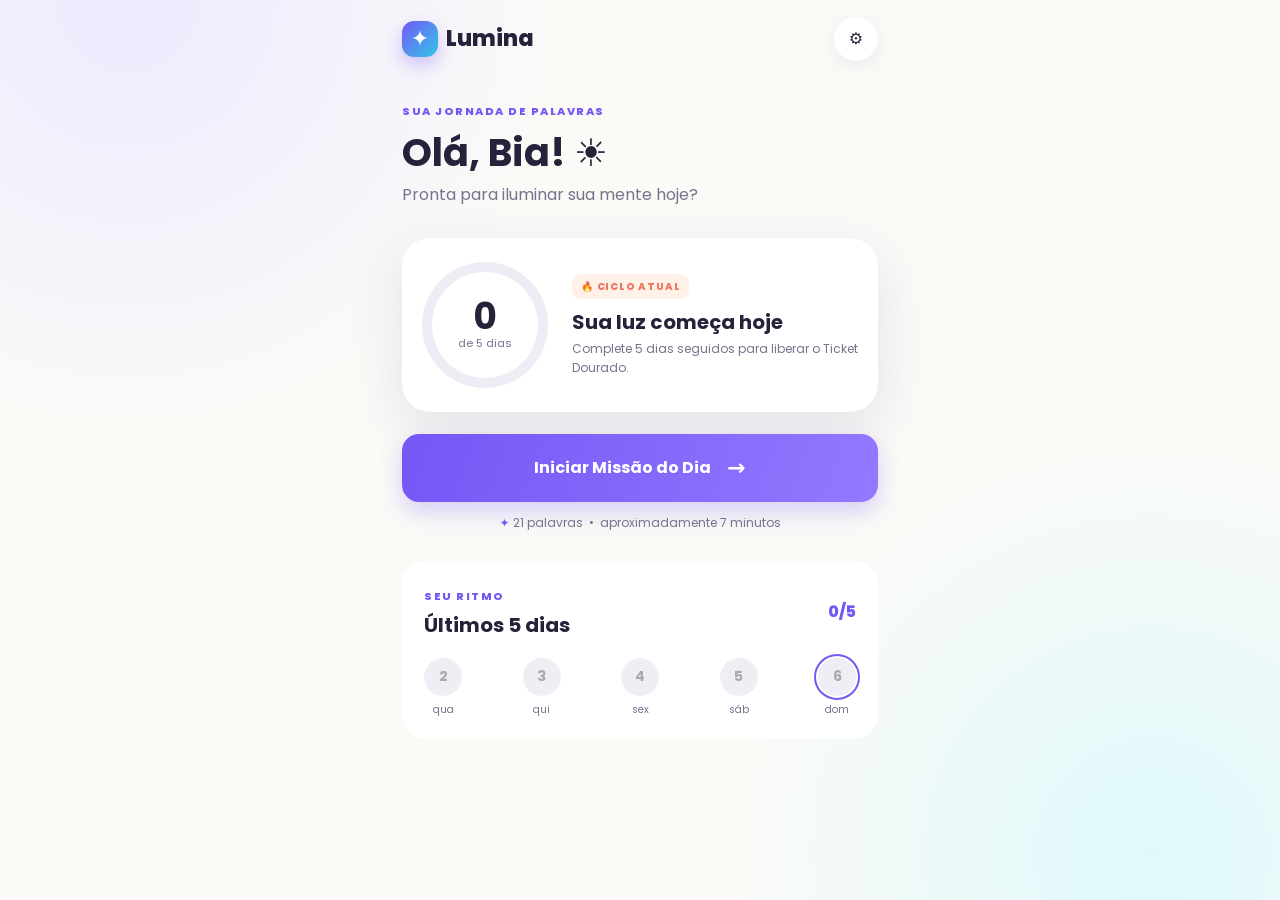
==== Lumina.html @ 6fece6a8 "fix: remover binário incompatível com patch" ====
<!doctype html>
<html lang="pt-BR">
  <head>
    <meta charset="UTF-8" />
    <meta name="viewport" content="width=device-width, initial-scale=1, viewport-fit=cover" />
    <meta name="theme-color" content="#7457f5" />
    <meta name="description" content="Lumina: uma missão diária para iluminar o vocabulário." />
    <link rel="preconnect" href="https://fonts.googleapis.com" />
    <link rel="preconnect" href="https://fonts.gstatic.com" crossorigin />
    <link href="https://fonts.googleapis.com/css2?family=Poppins:wght@400;500;600;700;800&display=swap" rel="stylesheet" />
    <style>
:root{--violet:#7457f5;--cyan:#32c7e8;--mint:#57d8ad;--coral:#ff6b68;--ink:#25223a;--muted:#77738d;--paper:#fbfaf7;--card:#fff;--gold:#f7bd3b;--shadow:0 18px 55px rgba(72,57,120,.13)}
*{box-sizing:border-box}html{min-height:100%;background:var(--paper)}body{margin:0;min-height:100vh;color:var(--ink);font:400 16px/1.55 Poppins,system-ui,sans-serif;background:radial-gradient(circle at 10% 0%,#eee9ff 0,transparent 30%),radial-gradient(circle at 90% 95%,#dff9fb 0,transparent 30%),var(--paper)}button,input{font:inherit}.app-shell{width:min(100%,520px);min-height:100vh;margin:auto;padding:0 22px 32px}.topbar{height:78px;display:flex;align-items:center;justify-content:space-between}.brand{color:var(--ink);text-decoration:none;font-size:22px;font-weight:800}.brand-mark{display:inline-grid;place-items:center;width:36px;height:36px;margin-right:8px;color:white;border-radius:12px;background:linear-gradient(135deg,var(--violet),var(--cyan));box-shadow:0 8px 18px #7457f555}.icon-button{border:0;background:#fff;color:var(--ink);width:44px;height:44px;border-radius:50%;cursor:pointer;box-shadow:0 5px 18px #51487916}.screen{display:none}.screen.active{display:block;animation:enter .4s ease}@keyframes enter{from{opacity:0;transform:translateY(8px)}}.welcome-copy{margin-top:20px}.eyebrow{font-size:11px;font-weight:800;letter-spacing:1.5px;color:var(--violet)}h1,h2,p{margin-top:0}h1{font-size:clamp(28px,8vw,38px);line-height:1.17;margin:8px 0}h2{font-size:20px;line-height:1.3}.welcome-copy p,.streak-card p{color:var(--muted)}.streak-card{display:grid;grid-template-columns:130px 1fr;gap:20px;align-items:center;background:#fff;margin:30px 0 22px;padding:24px 20px;border-radius:28px;box-shadow:var(--shadow)}.progress-ring{--progress:0deg;width:126px;height:126px;padding:10px;border-radius:50%;background:conic-gradient(var(--violet) var(--progress),#eeecf4 0)}.progress-center{height:100%;display:flex;flex-direction:column;align-items:center;justify-content:center;border-radius:50%;background:#fff}.progress-center strong{font-size:36px;line-height:1}.progress-center span{font-size:11px;color:var(--muted)}.status-pill{display:inline-block;color:#ed765e;background:#fff0e8;padding:5px 9px;border-radius:9px;font-size:10px;font-weight:800;letter-spacing:.8px}.streak-card h2{margin:10px 0 5px}.streak-card p{font-size:12px;margin:0}.primary-button,.gold-button{width:100%;border:0;border-radius:17px;padding:17px 20px;color:white;background:linear-gradient(110deg,var(--violet),#9378ff);font-weight:700;display:flex;align-items:center;justify-content:center;gap:16px;cursor:pointer;box-shadow:0 10px 25px #7457f544}.primary-button b{font-size:22px}.primary-button:disabled{background:#bbb;box-shadow:none}.mission-meta{text-align:center;color:var(--muted);font-size:12px;margin:12px 0 28px}.mission-meta span{color:var(--violet)}.week-card{background:#fff;padding:22px;border-radius:24px}.section-heading{display:flex;justify-content:space-between;align-items:center}.section-heading h2{margin:4px 0}.section-heading>span{color:var(--violet);font-weight:800}.day-row{display:flex;justify-content:space-between;margin-top:16px}.day{display:grid;gap:6px;text-align:center;color:var(--muted);font-size:10px}.day b{display:grid;place-items:center;width:38px;height:38px;border-radius:50%;background:#f0eef5;color:#aaa;font-size:14px}.day.success b{background:#e4fbf2;color:#27ad7e}.day.today b{outline:2px solid var(--violet);outline-offset:2px}.study{min-height:calc(100vh - 90px)}.study-header{display:flex;gap:16px;align-items:center}.session-progress{flex:1}.session-progress>div:first-child{display:flex;justify-content:space-between;font-size:11px}.session-progress span{font-weight:700;color:var(--muted)}.progress-track{height:7px;background:#e9e6ef;border-radius:9px;margin-top:8px;overflow:hidden}.progress-track span{display:block;height:100%;width:0;background:linear-gradient(90deg,var(--violet),var(--cyan));transition:width .3s}.tap-hint{text-align:center;color:var(--muted);font-size:12px;margin:28px 0 14px}.flashcard{display:block;position:relative;width:100%;height:min(50vh,410px);border:0;background:transparent;transform-style:preserve-3d;transition:transform .55s;cursor:pointer;padding:0}.flashcard.flipped{transform:rotateY(180deg)}.card-face{position:absolute;inset:0;display:flex;flex-direction:column;align-items:center;justify-content:center;padding:34px;border-radius:28px;background:white;box-shadow:var(--shadow);backface-visibility:hidden;-webkit-backface-visibility:hidden}.card-front:after{content:"";position:absolute;inset:13px;border:1px solid #eeeafc;border-radius:21px}.card-front .sparkle{font-size:28px;color:var(--violet);margin-bottom:22px}.card-front strong{font-size:clamp(28px,9vw,42px);z-index:1}.card-front small{margin-top:22px;color:#aaa;font-size:10px;font-weight:700;letter-spacing:1.3px;z-index:1}.card-back{transform:rotateY(180deg);text-align:center}.card-back strong{font-size:26px;margin:8px}.card-back p{font-size:16px}.synonyms{color:var(--violet);font-weight:700;font-size:13px}.rating-panel{opacity:0;pointer-events:none;transition:opacity .3s;margin-top:18px;text-align:center}.rating-panel.visible{opacity:1;pointer-events:auto}.rating-panel>p{font-size:12px;color:var(--muted);margin-bottom:8px}.rating-buttons{display:grid;grid-template-columns:repeat(3,1fr);gap:10px}.rating{border:0;border-radius:16px;background:white;padding:12px 4px;box-shadow:0 6px 18px #4e426214;cursor:pointer}.rating b{display:grid;place-items:center;margin:auto;width:32px;height:32px;border-radius:50%;font-size:20px}.rating span{font-size:11px;font-weight:700}.wrong b{color:var(--coral);background:#fff0ef}.hard b{color:#dc9d24;background:#fff7de}.easy b{color:#27aa7d;background:#e6fbf3}.result,.reward{text-align:center;padding-top:16vh}.result-icon{display:grid;place-items:center;margin:0 auto 20px;width:95px;height:95px;border-radius:30px;background:linear-gradient(135deg,#eee9ff,#dcfaff);color:var(--violet);font-size:42px;transform:rotate(5deg)}.result>p{color:var(--muted)}.result-score{display:flex;flex-direction:column;background:#fff;border-radius:22px;padding:22px;margin:28px 0}.result-score strong{font-size:38px;color:var(--violet)}.result-score span{font-size:12px;color:var(--muted)}.gold-ticket{position:relative;background:linear-gradient(145deg,#fffdf4,#fff2b8);border:2px solid #f2ca62;border-radius:28px;padding:42px 25px;box-shadow:0 20px 60px #c9973044}.ticket-star{display:grid;place-items:center;margin:0 auto 20px;width:80px;height:80px;color:#fff;font-size:38px;border-radius:50%;background:linear-gradient(145deg,#ffd969,#e9a724);box-shadow:0 8px 25px #d89f3c66}.gold-ticket .eyebrow{color:#ad7918}.gold-ticket p{color:#786432}.gold-button{background:linear-gradient(110deg,#e0a62a,#f4c95b);color:#4d3810;box-shadow:0 10px 25px #d6a42b44}.confetti i{position:fixed;top:-20px;width:9px;height:18px;background:var(--c);left:var(--x);animation:fall var(--d) linear var(--delay) infinite;transform:rotate(var(--r))}@keyframes fall{to{transform:translateY(110vh) rotate(720deg)}}dialog{border:0;padding:0;background:transparent;max-width:calc(100% - 30px);width:430px}dialog::backdrop{background:#201b36aa;backdrop-filter:blur(4px)}.modal-card{position:relative;background:white;border-radius:26px;padding:30px;box-shadow:var(--shadow)}.modal-close{position:absolute;right:18px;top:16px;border:0;background:transparent;font-size:18px;cursor:pointer}.modal-card h2{font-size:24px;margin:5px 0 20px}.modal-card label{display:grid;gap:7px;margin:15px 0;color:var(--muted);font-size:12px;font-weight:600}.modal-card input{width:100%;border:1px solid #dedbe7;border-radius:13px;padding:13px;outline:0}.modal-card input:focus{border-color:var(--violet);box-shadow:0 0 0 3px #7457f522}.compact{margin-top:22px;padding:13px}.text-button{width:100%;border:0;background:transparent;color:var(--coral);margin-top:14px;font-size:12px;cursor:pointer}.pin-input{text-align:center;font-size:28px;letter-spacing:12px}.form-error{min-height:20px;color:var(--coral);font-size:12px}.toast{position:fixed;left:50%;bottom:24px;transform:translate(-50%,30px);background:#29253c;color:white;border-radius:12px;padding:11px 18px;font-size:12px;opacity:0;pointer-events:none;transition:.3s}.toast.show{opacity:1;transform:translate(-50%,0)}
@media(max-width:390px){.app-shell{padding-inline:16px}.streak-card{grid-template-columns:110px 1fr;padding:20px 15px}.progress-ring{width:105px;height:105px}.card-face{padding:24px}.topbar{height:65px}.rating span{font-size:10px}}
@media(prefers-reduced-motion:reduce){*,*:before,*:after{animation-duration:.01ms!important;transition-duration:.01ms!important}.confetti{display:none}}

    </style>
    <title>Lumina</title>
  </head>
  <body>
    <div class="app-shell">
      <header class="topbar">
        <a class="brand" href="#" aria-label="Lumina — início"><span class="brand-mark">✦</span>Lumina</a>
        <button class="icon-button" id="settingsButton" aria-label="Abrir configurações">⚙</button>
      </header>

      <main>
        <section id="dashboardScreen" class="screen dashboard active" aria-labelledby="welcomeTitle">
          <div class="welcome-copy">
            <span class="eyebrow">SUA JORNADA DE PALAVRAS</span>
            <h1 id="welcomeTitle">Olá, Bia! <span>☀️</span></h1>
            <p>Pronta para iluminar sua mente hoje?</p>
          </div>

          <div class="streak-card">
            <div class="progress-ring" id="progressRing" role="img" aria-label="0 de 5 dias concluídos">
              <div class="progress-center"><strong id="streakNumber">0</strong><span>de 5 dias</span></div>
            </div>
            <div>
              <span class="status-pill">🔥 CICLO ATUAL</span>
              <h2 id="streakMessage">Sua luz começa hoje</h2>
              <p id="streakHint">Complete 5 dias seguidos para liberar o Ticket Dourado.</p>
            </div>
          </div>

          <button class="primary-button" id="startButton"><span>Iniciar Missão do Dia</span><b>→</b></button>
          <p class="mission-meta"><span>✦</span> 21 palavras &nbsp;•&nbsp; aproximadamente 7 minutos</p>

          <div class="week-card">
            <div class="section-heading"><div><span class="eyebrow">SEU RITMO</span><h2>Últimos 5 dias</h2></div><span id="weekScore">0/5</span></div>
            <div class="day-row" id="dayRow"></div>
          </div>
        </section>

        <section id="studyScreen" class="screen study" aria-labelledby="studyWord">
          <div class="study-header">
            <button class="icon-button" id="closeStudy" aria-label="Sair da missão">✕</button>
            <div class="session-progress"><div><span>MISSÃO DE HOJE</span><strong id="cardCount">1 de 21</strong></div><div class="progress-track"><span id="sessionProgress"></span></div></div>
            <button class="icon-button" id="speakButton" aria-label="Ouvir palavra">🔊</button>
          </div>

          <p class="tap-hint" id="tapHint">Toque na carta para revelar</p>
          <button class="flashcard" id="flashcard" aria-label="Virar carta">
            <span class="card-face card-front"><span class="sparkle">✦</span><strong id="studyWord">Palavra</strong><small>TOQUE PARA DESCOBRIR</small></span>
            <span class="card-face card-back"><span class="eyebrow">SIGNIFICADO</span><strong id="cardWord">Palavra</strong><p id="definition"></p><span class="eyebrow">PALAVRAS PARECIDAS</span><span class="synonyms" id="synonyms"></span></span>
          </button>

          <div class="rating-panel" id="ratingPanel" aria-hidden="true">
            <p>Como foi lembrar dessa palavra?</p>
            <div class="rating-buttons">
              <button data-rating="wrong" class="rating wrong"><b>×</b><span>Errei</span></button>
              <button data-rating="hard" class="rating hard"><b>~</b><span>Pensei muito</span></button>
              <button data-rating="easy" class="rating easy"><b>✓</b><span>Foi fácil</span></button>
            </div>
          </div>
        </section>

        <section id="resultScreen" class="screen result" aria-labelledby="resultTitle">
          <div class="result-icon" id="resultIcon">✦</div>
          <span class="eyebrow">MISSÃO CONCLUÍDA</span>
          <h1 id="resultTitle">Mandou muito bem!</h1>
          <p id="resultCopy"></p>
          <div class="result-score"><strong id="easyScore">0</strong><span>palavras fáceis de 21</span></div>
          <button class="primary-button" id="finishButton"><span>Voltar ao início</span><b>→</b></button>
        </section>

        <section id="rewardScreen" class="screen reward" aria-labelledby="rewardTitle">
          <div class="confetti" id="confetti" aria-hidden="true"></div>
          <div class="gold-ticket">
            <span class="ticket-star">★</span><span class="eyebrow">TICKET DOURADO</span>
            <h1 id="rewardTitle">Você desbloqueou a Recompensa!</h1>
            <p>Leve o celular até o Master para validação.</p>
            <button class="gold-button" id="validateButton">Validar com o Master</button>
          </div>
        </section>
      </main>
    </div>

    <dialog id="settingsDialog">
      <form method="dialog" class="modal-card" id="settingsForm">
        <button class="modal-close" value="cancel" aria-label="Fechar">✕</button>
        <span class="eyebrow">CONFIGURAÇÕES</span><h2>Personalizar Lumina</h2>
        <label>Nome da estudante<input id="studentName" maxlength="20" autocomplete="off" /></label>
        <label>PIN do Master<input id="masterPin" type="password" inputmode="numeric" pattern="[0-9]{4}" maxlength="4" placeholder="4 dígitos" /></label>
        <button class="primary-button compact" value="save">Salvar</button>
        <button class="text-button" type="button" id="resetData">Reiniciar todo o progresso</button>
      </form>
    </dialog>

    <dialog id="pinDialog">
      <form method="dialog" class="modal-card" id="pinForm">
        <button class="modal-close" value="cancel" aria-label="Fechar">✕</button>
        <span class="eyebrow">ÁREA DO MASTER</span><h2>Validar recompensa</h2>
        <p>Digite o PIN de 4 dígitos para encerrar este ciclo.</p>
        <input id="pinAttempt" class="pin-input" type="password" inputmode="numeric" pattern="[0-9]{4}" maxlength="4" aria-label="PIN do Master" required />
        <p class="form-error" id="pinError" role="alert"></p>
        <button class="gold-button" value="validate">Entregar prêmio e iniciar novo ciclo</button>
      </form>
    </dialog>

    <div class="toast" id="toast" role="status" aria-live="polite"></div>
    <script>
const WORD_NAMES = `Abundância,Acolhedor,Alarde,Alheio,Alicerce,Aliado,Altruísta,Ameaçador,Âmago,Angústia,Ansiedade,Antecipar,Apatia,Apogeu,Aprimorar,Árduo,Arrogância,Assertividade,Astúcia,Audaz,Auge,Autêntico,Autonomia,Autossabotagem,Avassalador,Banal,Benevolente,Bizarro,Bravura,Brilhante,Brusco,Cativante,Cauteloso,Célebre,Cético,Cínico,Clareza,Clichê,Coerente,Coincidência,Colossal,Comovente,Compaixão,Complacente,Compreensão,Conceder,Conciso,Conflito,Consequência,Constante,Contagioso,Contraditório,Contundente,Convicção,Corrupto,Crucial,Cúmplice,Curiosidade,Decepcionante,Decisivo,Dedicação,Definitivo,Delicado,Desafiador,Desapego,Desastroso,Desconfiança,Desconforto,Desespero,Deslumbrante,Desolador,Desprezo,Destemido,Destreza,Devoção,Dilema,Dinâmico,Drástico,Efêmero,Eficaz,Eloquente,Empatia,Empenho,Engenhoso,Enigma,Enigmático,Entusiasmo,Envolvente,Equivalente,Esclarecer,Essencial,Espontâneo,Estratégia,Euforia,Evidente,Exausto,Excepcional,Excêntrico,Êxito,Expectativa,Extraordinário,Fascinante,Fictício,Fiel,Foco,Forasteiro,Formidável,Frágil,Frenético,Frustrado,Fugaz,Furioso,Fútil,Genuíno,Gentil,Gesto,Grandioso,Gratidão,Hábito,Harmonia,Heroico,Hesitar,Hipócrita,Hipótese,Honra,Hostil,Humor,Identidade,Idôneo,Ilusão,Imediato,Imenso,Iminente,Impacto,Imparável,Imparcial,Impecável,Imperceptível,Implacável,Imponente,Imprescindível,Imprudente,Impulsivo,Ímpeto,Inabalável,Inacreditável,Incalculável,Incessante,Inconsciente,Indeciso,Indiferente,Indispensável,Inédito,Inerente,Inesperado,Inevitável,Infame,Influência,Injustiça,Inocente,Inovador,Inspirador,Instinto,Íntegro,Intenso,Intolerante,Intrépido,Intrincado,Intrigante,Introspecção,Intuição,Inusitado,Inventivo,Invisível,Irônico,Irreversível,Jornada,Jovial,Julgamento,Lealdade,Legado,Lógica,Lúcido,Lúdico,Magnânimo,Majestoso,Mágoa,Maravilhoso,Medíocre,Melancólico,Memorável,Mérito,Meticuloso,Minucioso,Misterioso,Monumental,Motivação,Nocivo,Nostalgia,Notável,Nuança,Obcecado,Obscuro,Obsoleto,Obstáculo,Oculto,Ofegante,Oportuno,Opressivo,Orgulho,Original,Otimista,Otimizar,Ousadia,Pacato,Pânico,Patético,Peculiar,Perene,Perspicaz,Persuasivo,Péssimo,Pioneiro,Plácido,Plausível,Polêmico,Ponderar,Poupar,Pragmático,Precioso,Preconceito,Prepotente,Previsível,Privilégio,Proatividade,Procrastinação,Propício,Propósito,Provisório,Radical,Rancor,Rebelde,Receio,Recíproco,Reconhecimento,Redenção,Reflexão,Relevante,Relutante,Repentino,Resiliência,Respeito,Ressalva,Retaliar,Revelação,Rigidez,Rigoroso,Romper,Sagaz,Sarcasmo,Satisfação,Selvagem,Sensato,Sereno,Significativo,Sincero,Solene,Sombrio,Sublime,Substituir,Sufocante,Sugestão,Supérfluo,Superficial,Supremo,Suspeito,Sussurro,Sutil,Tangível,Tenaz,Tensão,Terrível,Tolerante,Traição,Transformação,Trágico,Triunfo,Trivial,Unânime,Vazio,Verossímil,Versátil,Vigente,Vigoroso,Vingança,Virtude,Visão,Vislumbre,Vívido,Zelo`.split(",");

const DEFINITIONS = {
  "Abundância":["Grande quantidade; existência além do necessário.","fartura, riqueza, profusão"],"Acolhedor":["Que recebe com carinho e faz alguém se sentir bem.","hospitaleiro, afetuoso, receptivo"],"Alarde":["Divulgação ruidosa ou exagerada de alguma coisa.","ostentação, anúncio, rumor"],"Alheio":["Que não participa ou não percebe o que acontece.","distante, desatento, estranho"],"Alicerce":["Base que sustenta uma construção ou uma ideia.","fundamento, base, sustentação"],"Aliado":["Quem se une a outro em favor de um objetivo.","parceiro, companheiro, apoiador"],"Altruísta":["Que age pensando no bem de outras pessoas.","generoso, solidário, abnegado"],"Âmago":["Parte mais profunda ou essencial de algo.","essência, núcleo, íntimo"],"Apatia":["Falta de interesse, emoção ou disposição.","indiferença, desânimo, passividade"],"Apogeu":["Ponto mais alto de desenvolvimento ou sucesso.","auge, ápice, culminância"],"Aprimorar":["Tornar algo melhor ou mais perfeito.","aperfeiçoar, melhorar, refinar"],"Árduo":["Que exige muito esforço para ser realizado.","difícil, trabalhoso, penoso"],"Assertividade":["Capacidade de se expressar com clareza e respeito.","firmeza, objetividade, segurança"],"Astúcia":["Habilidade de perceber e resolver situações com esperteza.","sagacidade, esperteza, perspicácia"],"Audaz":["Que enfrenta riscos com coragem.","ousado, valente, destemido"],"Autêntico":["Que é verdadeiro e fiel à própria natureza.","genuíno, legítimo, verdadeiro"],"Autonomia":["Capacidade de agir e decidir por conta própria.","independência, liberdade, autogoverno"],"Banal":["Comum e sem originalidade ou importância.","trivial, corriqueiro, vulgar"],"Benevolente":["Que demonstra bondade e boa vontade.","bondoso, generoso, indulgente"],"Bravura":["Coragem diante do perigo ou da dificuldade.","valentia, heroísmo, ousadia"],"Cativante":["Que encanta e prende a atenção.","encantador, atraente, envolvente"],"Cauteloso":["Que age com cuidado para evitar riscos.","prudente, precavido, cuidadoso"],"Cético":["Que tende a duvidar antes de acreditar.","descrente, desconfiado, questionador"],"Clareza":["Qualidade do que é fácil de compreender.","nitidez, lucidez, transparência"],"Coerente":["Que apresenta lógica e harmonia entre suas partes.","lógico, consistente, compatível"],"Compaixão":["Sensibilidade ao sofrimento alheio e desejo de ajudar.","empatia, piedade, solidariedade"],"Conciso":["Que expressa muito usando poucas palavras.","breve, sucinto, resumido"],"Convicção":["Certeza firme a respeito de uma ideia.","certeza, crença, confiança"],"Crucial":["Extremamente importante para um resultado.","essencial, decisivo, fundamental"],"Curiosidade":["Desejo de conhecer, descobrir ou compreender.","interesse, investigação, vontade"],"Dedicação":["Empenho constante aplicado a uma atividade.","esforço, devoção, compromisso"],"Desapego":["Capacidade de abrir mão sem dependência excessiva.","desprendimento, renúncia, liberdade"],"Destemido":["Que não se deixa dominar pelo medo.","corajoso, intrépido, valente"],"Destreza":["Habilidade e agilidade para realizar algo.","perícia, habilidade, agilidade"],"Dilema":["Situação que exige escolher entre alternativas difíceis.","impasse, dúvida, escolha"],"Dinâmico":["Que apresenta movimento, energia ou mudanças.","ativo, ágil, enérgico"],"Efêmero":["Que dura por pouco tempo.","breve, passageiro, fugaz"],"Eficaz":["Que produz o resultado esperado.","eficiente, efetivo, útil"],"Eloquente":["Que se expressa de modo claro e convincente.","expressivo, persuasivo, convincente"],"Empatia":["Capacidade de compreender sentimentos de outra pessoa.","compreensão, sintonia, sensibilidade"],"Engenhoso":["Que encontra soluções criativas e inteligentes.","inventivo, habilidoso, criativo"],"Enigma":["Algo difícil de entender ou explicar.","mistério, incógnita, segredo"],"Entusiasmo":["Grande animação e interesse por alguma coisa.","empolgação, fervor, alegria"],"Essencial":["Absolutamente necessário; o que forma a essência.","fundamental, indispensável, básico"],"Estratégia":["Plano organizado para alcançar um objetivo.","plano, método, tática"],"Euforia":["Sensação intensa de alegria e entusiasmo.","exaltação, entusiasmo, animação"],"Êxito":["Resultado favorável; objetivo alcançado.","sucesso, triunfo, vitória"],"Foco":["Concentração da atenção em um objetivo.","atenção, alvo, concentração"],"Fugaz":["Que passa ou desaparece rapidamente.","efêmero, breve, passageiro"],"Genuíno":["Que é verdadeiro, puro e sem falsidade.","autêntico, legítimo, sincero"],"Gratidão":["Reconhecimento por um benefício recebido.","agradecimento, reconhecimento, apreço"],"Hábito":["Comportamento repetido com frequência.","costume, rotina, prática"],"Harmonia":["Combinação equilibrada e agradável entre partes.","equilíbrio, concórdia, sintonia"],"Hipótese":["Explicação provisória que precisa ser verificada.","suposição, teoria, possibilidade"],"Ímpeto":["Impulso forte e repentino para agir.","impulso, vigor, arroubo"],"Íntegro":["Que age com honestidade e princípios.","honesto, correto, incorruptível"],"Intrépido":["Que enfrenta perigos sem hesitar.","destemido, corajoso, audaz"],"Introspecção":["Observação atenta dos próprios pensamentos e sentimentos.","reflexão, autoanálise, interiorização"],"Intuição":["Compreensão imediata sem raciocínio consciente.","pressentimento, percepção, instinto"],"Jornada":["Caminho percorrido, real ou de desenvolvimento pessoal.","viagem, percurso, trajetória"],"Lealdade":["Fidelidade aos compromissos e às pessoas.","fidelidade, constância, dedicação"],"Legado":["Aquilo que alguém deixa para as gerações futuras.","herança, contribuição, patrimônio"],"Lúcido":["Que pensa e percebe com clareza.","claro, consciente, sensato"],"Magnânimo":["Muito generoso, capaz de perdoar e agir com grandeza.","generoso, nobre, benevolente"],"Mérito":["Qualidade ou ação que merece reconhecimento.","valor, merecimento, virtude"],"Meticuloso":["Que presta muita atenção aos menores detalhes.","minucioso, cuidadoso, rigoroso"],"Nostalgia":["Saudade ligada a lembranças do passado.","saudade, melancolia, lembrança"],"Nuança":["Pequena diferença de tom, sentido ou opinião.","matiz, gradação, sutileza"],"Obsoleto":["Que deixou de ser útil ou atual.","ultrapassado, antiquado, desatualizado"],"Otimizar":["Melhorar algo para obter o melhor resultado possível.","aperfeiçoar, potencializar, melhorar"],"Perene":["Que permanece por muito tempo ou continuamente.","duradouro, permanente, eterno"],"Perspicaz":["Que percebe e compreende rapidamente.","sagaz, atento, astuto"],"Plausível":["Que parece razoável ou possível de ser verdadeiro.","aceitável, crível, provável"],"Ponderar":["Examinar com atenção antes de decidir.","considerar, refletir, avaliar"],"Pragmático":["Que valoriza soluções práticas e resultados concretos.","prático, objetivo, realista"],"Proatividade":["Iniciativa para agir antes que seja necessário pedir.","iniciativa, antecipação, dinamismo"],"Procrastinação":["Ato de adiar tarefas ou decisões.","adiamento, demora, postergação"],"Propósito":["Razão ou objetivo que orienta uma ação.","objetivo, intenção, finalidade"],"Recíproco":["Que ocorre ou é oferecido de ambas as partes.","mútuo, correspondente, bilateral"],"Resiliência":["Capacidade de se recuperar e adaptar após dificuldades.","superação, resistência, adaptação"],"Ressalva":["Observação que limita ou faz uma exceção.","restrição, reserva, condição"],"Sagaz":["Que compreende situações com rapidez e inteligência.","perspicaz, astuto, esperto"],"Sarcasmo":["Ironia intensa usada para criticar ou provocar.","ironia, zombaria, deboche"],"Sensato":["Que age com equilíbrio e bom julgamento.","prudente, razoável, ajuizado"],"Sereno":["Que demonstra calma e tranquilidade.","calmo, tranquilo, sossegado"],"Sublime":["De beleza ou grandeza extraordinária.","magnífico, elevado, esplêndido"],"Sutil":["Delicado ou difícil de perceber imediatamente.","leve, discreto, tênue"],"Tangível":["Que pode ser tocado ou percebido concretamente.","concreto, palpável, real"],"Tenaz":["Que persiste com firmeza diante de obstáculos.","persistente, firme, obstinado"],"Trivial":["Muito comum, simples ou pouco importante.","banal, comum, corriqueiro"],"Verossímil":["Que tem aparência de verdade; que parece possível.","plausível, crível, provável"],"Versátil":["Que se adapta bem a diferentes funções.","adaptável, flexível, multifuncional"],"Virtude":["Qualidade moral positiva demonstrada nas ações.","mérito, bondade, excelência"],"Vívido":["Muito intenso, claro ou cheio de vida.","intenso, brilhante, marcante"],"Zelo":["Cuidado atento e dedicação por algo ou alguém.","cuidado, dedicação, atenção"]
};

const LUMINA_WORDS = WORD_NAMES.map((word) => {
  const known = DEFINITIONS[word];
  return { word, definition: known?.[0] || `Qualidade, estado ou ideia expressa pelo termo “${word.toLowerCase()}”.`, synonyms: known?.[1] || "conceito, ideia, significado" };
});

    </script>
    <script>
const STORAGE_KEY = "lumina-progress-v1";
const SUCCESS_TARGET = 17;
const SESSION_SIZE = 21;
const defaults = { name: "Bia", pin: "1234", streak: 0, history: [], reward: false, activeSession: null };
let state = loadState();
let session = null;

const $ = (selector) => document.querySelector(selector);
const screens = [...document.querySelectorAll(".screen")];
const todayKey = () => new Date().toLocaleDateString("en-CA");

function loadState() {
  try { return { ...defaults, ...JSON.parse(localStorage.getItem(STORAGE_KEY) || "{}") }; }
  catch { return { ...defaults }; }
}
function saveState() { localStorage.setItem(STORAGE_KEY, JSON.stringify(state)); }
function showScreen(id) { screens.forEach((screen) => screen.classList.toggle("active", screen.id === id)); window.scrollTo(0, 0); }
function dateOffset(days) { const date = new Date(); date.setDate(date.getDate() + days); return date.toLocaleDateString("en-CA"); }
function seededSelection(date) {
  const seed = [...date].reduce((sum, char) => sum + char.charCodeAt(0), 0);
  return Array.from({ length: SESSION_SIZE }, (_, index) => LUMINA_WORDS[(seed * 13 + index * 47) % LUMINA_WORDS.length]);
}
function refreshDashboard() {
  const successful = state.history.filter((item) => item.success);
  $("#welcomeTitle").innerHTML = `Olá, ${escapeHtml(state.name)}! <span>☀️</span>`;
  $("#streakNumber").textContent = state.streak;
  $("#progressRing").style.setProperty("--progress", `${state.streak * 72}deg`);
  $("#progressRing").setAttribute("aria-label", `${state.streak} de 5 dias concluídos`);
  $("#streakMessage").textContent = state.streak ? `${state.streak} ${state.streak === 1 ? "dia iluminado" : "dias iluminados"}!` : "Sua luz começa hoje";
  $("#streakHint").textContent = state.streak ? `Faltam ${5 - state.streak} para o Ticket Dourado.` : "Complete 5 dias seguidos para liberar o Ticket Dourado.";
  $("#weekScore").textContent = `${successful.filter((x) => x.date >= dateOffset(-4)).length}/5`;
  $("#dayRow").innerHTML = Array.from({ length: 5 }, (_, i) => {
    const date = dateOffset(i - 4); const result = state.history.find((x) => x.date === date);
    const weekday = new Date(`${date}T12:00:00`).toLocaleDateString("pt-BR", { weekday: "short" }).replace(".", "");
    return `<span class="day ${result?.success ? "success" : ""} ${date === todayKey() ? "today" : ""}"><b>${result?.success ? "✓" : new Date(`${date}T12:00:00`).getDate()}</b>${weekday}</span>`;
  }).join("");
  const completedToday = state.history.some((item) => item.date === todayKey());
  $("#startButton").disabled = completedToday;
  $("#startButton span").textContent = completedToday ? "Missão de hoje concluída" : state.activeSession ? "Continuar Missão do Dia" : "Iniciar Missão do Dia";
}
function startSession() {
  session = state.activeSession?.date === todayKey() ? state.activeSession : { date: todayKey(), index: 0, ratings: [], flipped: false };
  state.activeSession = session; saveState(); showScreen("studyScreen"); renderCard();
}
function renderCard() {
  const word = seededSelection(session.date)[session.index];
  $("#studyWord").textContent = word.word; $("#cardWord").textContent = word.word;
  $("#definition").textContent = word.definition; $("#synonyms").textContent = word.synonyms;
  $("#cardCount").textContent = `${session.index + 1} de ${SESSION_SIZE}`;
  $("#sessionProgress").style.width = `${(session.index / SESSION_SIZE) * 100}%`;
  $("#flashcard").classList.remove("flipped"); $("#ratingPanel").classList.remove("visible");
  $("#ratingPanel").setAttribute("aria-hidden", "true"); $("#tapHint").textContent = "Toque na carta para revelar";
  setTimeout(speakCurrentWord, 250);
}
function flipCard() {
  if ($("#flashcard").classList.contains("flipped")) return;
  $("#flashcard").classList.add("flipped"); $("#ratingPanel").classList.add("visible");
  $("#ratingPanel").setAttribute("aria-hidden", "false"); $("#tapHint").textContent = "Agora avalie como foi lembrar";
}
function rate(rating) {
  if (!$("#flashcard").classList.contains("flipped")) return;
  session.ratings.push(rating); session.index += 1; state.activeSession = session; saveState();
  if (session.index >= SESSION_SIZE) finishSession(); else renderCard();
}
function finishSession() {
  const easy = session.ratings.filter((rating) => rating === "easy").length;
  const success = easy >= SUCCESS_TARGET;
  const yesterdaySuccessful = state.history.some((item) => item.date === dateOffset(-1) && item.success);
  state.streak = success ? (yesterdaySuccessful ? state.streak + 1 : 1) : 0;
  state.history = [...state.history.filter((item) => item.date !== todayKey()), { date: todayKey(), success, easy }].slice(-30);
  state.activeSession = null;
  if (state.streak >= 5) state.reward = true;
  saveState(); $("#easyScore").textContent = easy;
  $("#resultIcon").textContent = success ? "✦" : "↻";
  $("#resultTitle").textContent = success ? "Mandou muito bem!" : "Cada tentativa ilumina!";
  $("#resultCopy").textContent = success ? "Meta diária alcançada. Mais um brilho no seu ciclo!" : `Você precisa marcar “Foi fácil” em ${SUCCESS_TARGET} palavras. Amanhã começa uma nova sequência.`;
  showScreen("resultScreen"); session = null;
}
function speakCurrentWord() {
  if (!session || !("speechSynthesis" in window)) return;
  speechSynthesis.cancel(); const utterance = new SpeechSynthesisUtterance(seededSelection(session.date)[session.index].word);
  utterance.lang = "pt-BR"; utterance.rate = 0.82; speechSynthesis.speak(utterance);
}
function showReward() { createConfetti(); showScreen("rewardScreen"); }
function createConfetti() { $("#confetti").innerHTML = Array.from({ length: 50 }, (_, i) => `<i style="--x:${(i * 37) % 100}%;--c:${["#7457f5","#32c7e8","#f7bd3b","#ff6b68","#57d8ad"][i % 5]};--d:${3 + i % 4}s;--delay:-${i % 5}s;--r:${i * 29}deg"></i>`).join(""); }
function toast(message) { const el = $("#toast"); el.textContent = message; el.classList.add("show"); setTimeout(() => el.classList.remove("show"), 2400); }
function escapeHtml(value) { const node = document.createElement("span"); node.textContent = value; return node.innerHTML; }

$("#startButton").addEventListener("click", startSession);
$("#flashcard").addEventListener("click", flipCard);
$("#speakButton").addEventListener("click", speakCurrentWord);
$("#closeStudy").addEventListener("click", () => { saveState(); refreshDashboard(); showScreen("dashboardScreen"); });
document.querySelectorAll("[data-rating]").forEach((button) => button.addEventListener("click", () => rate(button.dataset.rating)));
$("#finishButton").addEventListener("click", () => { refreshDashboard(); state.reward ? showReward() : showScreen("dashboardScreen"); });
$("#settingsButton").addEventListener("click", () => { $("#studentName").value = state.name; $("#masterPin").value = ""; $("#settingsDialog").showModal(); });
$("#settingsForm").addEventListener("submit", (event) => { if (event.submitter?.value !== "save") return; event.preventDefault(); const pin = $("#masterPin").value; if (pin && !/^\d{4}$/.test(pin)) return toast("O PIN precisa ter 4 números."); state.name = $("#studentName").value.trim() || "Bia"; if (pin) state.pin = pin; saveState(); $("#settingsDialog").close(); refreshDashboard(); toast("Configurações salvas!"); });
$("#resetData").addEventListener("click", () => { if (!confirm("Apagar todo o progresso e iniciar novamente?")) return; state = { ...defaults }; saveState(); $("#settingsDialog").close(); refreshDashboard(); toast("Progresso reiniciado."); });
$("#validateButton").addEventListener("click", () => { $("#pinAttempt").value = ""; $("#pinError").textContent = ""; $("#pinDialog").showModal(); });
$("#pinForm").addEventListener("submit", (event) => { if (event.submitter?.value !== "validate") return; event.preventDefault(); if ($("#pinAttempt").value !== state.pin) { $("#pinError").textContent = "PIN incorreto. Peça ajuda ao Master."; return; } state.streak = 0; state.reward = false; state.history = []; saveState(); $("#pinDialog").close(); refreshDashboard(); showScreen("dashboardScreen"); toast("Recompensa validada. Um novo ciclo começou!"); });

if ("serviceWorker" in navigator && location.protocol.startsWith("http")) navigator.serviceWorker.register("service-worker.js");
refreshDashboard(); if (state.reward) showReward();

    </script>
  </body>
</html>
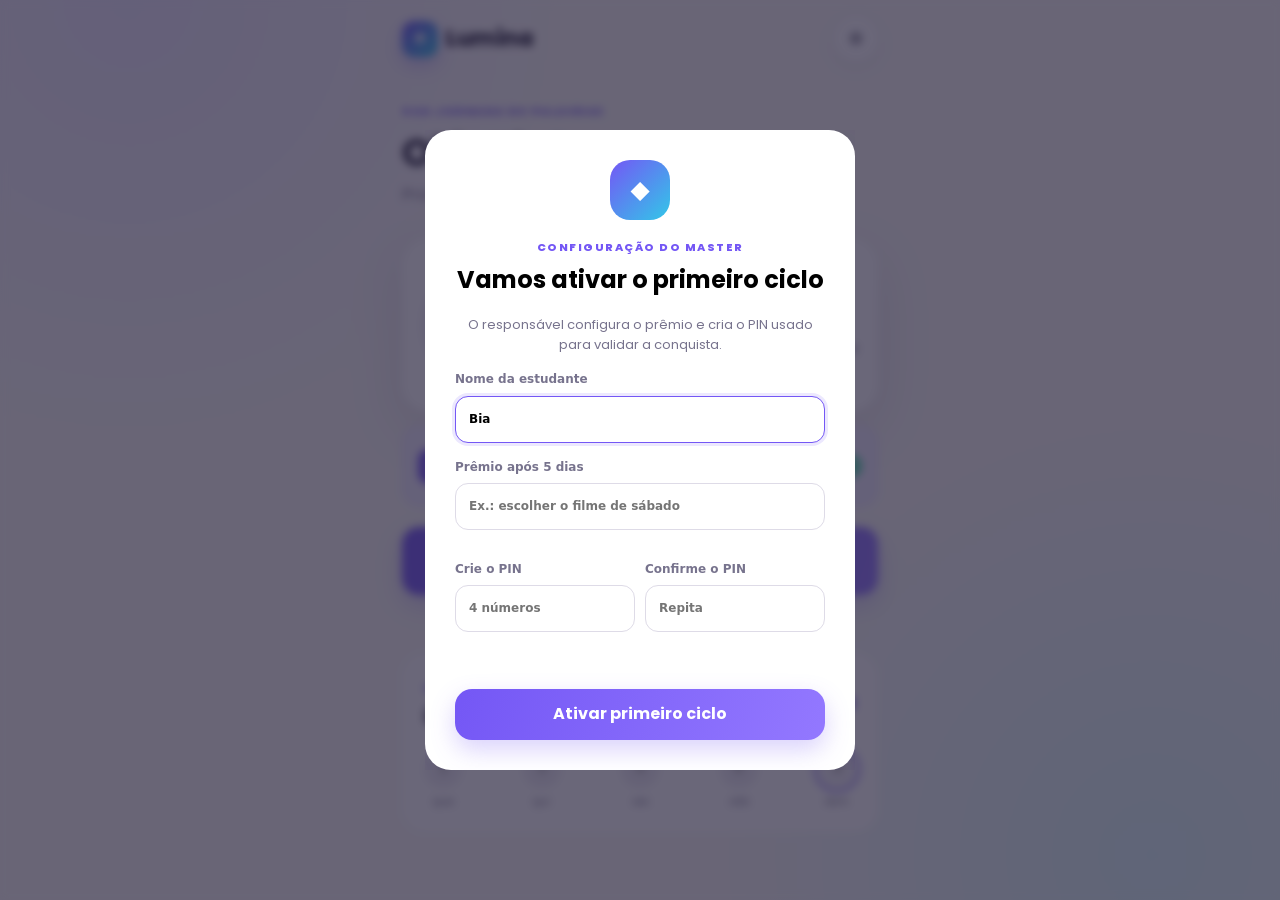
==== commit 85759a95: "feat: aprimorar cards e configurar fluxo do Master" ====
--- a/Lumina.html
+++ b/Lumina.html
@@ -14,6 +14,25 @@
 @media(max-width:390px){.app-shell{padding-inline:16px}.streak-card{grid-template-columns:110px 1fr;padding:20px 15px}.progress-ring{width:105px;height:105px}.card-face{padding:24px}.topbar{height:65px}.rating span{font-size:10px}}
 @media(prefers-reduced-motion:reduce){*,*:before,*:after{animation-duration:.01ms!important;transition-duration:.01ms!important}.confetti{display:none}}
 
+/* Legibilidade reforçada para a experiência de estudo */
+.card-front strong{font-size:clamp(32px,10vw,47px);line-height:1.12;overflow-wrap:anywhere}
+.card-back{justify-content:flex-start;padding:25px 28px;text-align:left;overflow:auto}
+.card-back>.eyebrow,.card-back>strong{align-self:center}
+.card-back strong{font-size:30px;line-height:1.15;margin:6px 0 10px}
+.card-back .definition{width:100%;font-size:15px;line-height:1.45;text-align:center;margin:0 auto 13px;display:-webkit-box;-webkit-box-orient:vertical;-webkit-line-clamp:2;overflow:hidden}
+.example-box{width:100%;padding:11px 13px;margin-bottom:13px;border-radius:14px;background:#f5f2ff;border-left:4px solid var(--violet)}
+.example-box span,.relation-label{display:block;font-size:9px;font-weight:800;letter-spacing:1px;color:var(--violet)}
+.example-box p{font-size:13px;line-height:1.4;margin:3px 0 0;color:#4f4a63}
+.word-relations{display:grid;grid-template-columns:1fr 1fr;width:100%;gap:10px;margin-top:auto}
+.word-relations>div{min-width:0;padding:10px;border-radius:13px;background:#effbf7}
+.word-relations>div:last-child{background:#fff2f1}.word-relations p{font-size:11px;line-height:1.35;margin:3px 0;color:#4b465d;font-weight:600}
+.antonym-label{color:#db5b59}
+.rating-buttons{gap:12px}.rating{min-height:78px;padding:10px 6px;color:#fff;box-shadow:0 8px 20px #4e426225;transition:transform .15s,filter .15s}.rating:active{transform:scale(.97)}
+.rating b{background:#ffffff33;color:#fff}.rating span{display:block;margin-top:5px;font-size:13px;line-height:1.15}.rating.wrong{background:linear-gradient(145deg,#ff7b76,#eb5754)}.rating.hard{background:linear-gradient(145deg,#f6bd55,#df922c)}.rating.easy{background:linear-gradient(145deg,#5fdcaf,#32ad83)}
+.master-summary{display:flex;align-items:center;gap:12px;margin:-8px 0 20px;padding:13px 15px;background:#f1edff;border:1px solid #ded5ff;border-radius:17px}.master-summary>div{display:flex;flex:1;min-width:0;flex-direction:column}.master-summary strong{font-size:13px;white-space:nowrap;overflow:hidden;text-overflow:ellipsis}.master-summary small{font-size:10px;color:var(--muted)}.master-shield{display:grid;place-items:center;width:35px;height:35px;color:#fff;border-radius:11px;background:var(--violet)}.verified-mark{display:grid;place-items:center;width:24px;height:24px;color:#fff;border-radius:50%;background:var(--mint);font-weight:800}
+.onboarding-card{text-align:center}.onboarding-card>p{font-size:13px;color:var(--muted)}.onboarding-card label{text-align:left}.setup-icon,.success-check{display:grid;place-items:center;width:60px;height:60px;margin:0 auto 14px;color:#fff;border-radius:20px;background:linear-gradient(135deg,var(--violet),var(--cyan));font-size:25px}.pin-fields{display:grid;grid-template-columns:1fr 1fr;gap:10px}.success-card{text-align:center}.success-check{border-radius:50%;background:var(--mint)}.reward-confirmation{padding:15px;margin:18px 0;border-radius:15px;background:#fff6d9;color:#855e0c;font-weight:700}
+@media(max-width:390px){.card-back{padding:21px 22px}.card-back strong{font-size:27px}.card-back .definition{font-size:14px}.example-box p{font-size:12px}.rating span{font-size:12px}}
+
     </style>
     <title>Lumina</title>
   </head>
@@ -43,6 +62,12 @@
             </div>
           </div>
 
+          <div class="master-summary" id="masterSummary">
+            <span class="master-shield">◆</span>
+            <div><span class="eyebrow">MASTER CONFIGURADO</span><strong id="rewardName">Recompensa surpresa</strong><small id="cycleStatus">Ciclo ativo desde hoje</small></div>
+            <span class="verified-mark" aria-label="Configuração confirmada">✓</span>
+          </div>
+
           <button class="primary-button" id="startButton"><span>Iniciar Missão do Dia</span><b>→</b></button>
           <p class="mission-meta"><span>✦</span> 21 palavras &nbsp;•&nbsp; aproximadamente 7 minutos</p>
 
@@ -62,7 +87,7 @@
           <p class="tap-hint" id="tapHint">Toque na carta para revelar</p>
           <button class="flashcard" id="flashcard" aria-label="Virar carta">
             <span class="card-face card-front"><span class="sparkle">✦</span><strong id="studyWord">Palavra</strong><small>TOQUE PARA DESCOBRIR</small></span>
-            <span class="card-face card-back"><span class="eyebrow">SIGNIFICADO</span><strong id="cardWord">Palavra</strong><p id="definition"></p><span class="eyebrow">PALAVRAS PARECIDAS</span><span class="synonyms" id="synonyms"></span></span>
+            <span class="card-face card-back"><span class="eyebrow">SIGNIFICADO</span><strong id="cardWord">Palavra</strong><p class="definition" id="definition"></p><div class="example-box"><span>NA PRÁTICA</span><p id="example"></p></div><div class="word-relations"><div><span class="relation-label">SINÔNIMOS</span><p id="synonyms"></p></div><div><span class="relation-label antonym-label">ANTÔNIMOS</span><p id="antonyms"></p></div></div></span>
           </button>
 
           <div class="rating-panel" id="ratingPanel" aria-hidden="true">
@@ -101,9 +126,33 @@
         <button class="modal-close" value="cancel" aria-label="Fechar">✕</button>
         <span class="eyebrow">CONFIGURAÇÕES</span><h2>Personalizar Lumina</h2>
         <label>Nome da estudante<input id="studentName" maxlength="20" autocomplete="off" /></label>
-        <label>PIN do Master<input id="masterPin" type="password" inputmode="numeric" pattern="[0-9]{4}" maxlength="4" placeholder="4 dígitos" /></label>
+        <label>Prêmio combinado<input id="settingsReward" maxlength="60" autocomplete="off" /></label>
+        <label>PIN atual do Master<input id="currentMasterPin" type="password" inputmode="numeric" pattern="[0-9]{4}" maxlength="4" placeholder="Obrigatório para salvar" required /></label>
+        <label>Novo PIN <small>(deixe vazio para manter)</small><input id="masterPin" type="password" inputmode="numeric" pattern="[0-9]{4}" maxlength="4" placeholder="4 dígitos" /></label>
         <button class="primary-button compact" value="save">Salvar</button>
         <button class="text-button" type="button" id="resetData">Reiniciar todo o progresso</button>
+      </form>
+    </dialog>
+
+    <dialog id="onboardingDialog">
+      <form class="modal-card onboarding-card" id="onboardingForm">
+        <span class="setup-icon">◆</span><span class="eyebrow">CONFIGURAÇÃO DO MASTER</span>
+        <h2>Vamos ativar o primeiro ciclo</h2>
+        <p>O responsável configura o prêmio e cria o PIN usado para validar a conquista.</p>
+        <label>Nome da estudante<input id="setupName" maxlength="20" value="Bia" required /></label>
+        <label>Prêmio após 5 dias<input id="setupReward" maxlength="60" placeholder="Ex.: escolher o filme de sábado" required /></label>
+        <div class="pin-fields"><label>Crie o PIN<input id="setupPin" type="password" inputmode="numeric" pattern="[0-9]{4}" maxlength="4" placeholder="4 números" required /></label><label>Confirme o PIN<input id="setupPinConfirm" type="password" inputmode="numeric" pattern="[0-9]{4}" maxlength="4" placeholder="Repita" required /></label></div>
+        <p class="form-error" id="setupError" role="alert"></p>
+        <button class="primary-button compact">Ativar primeiro ciclo</button>
+      </form>
+    </dialog>
+
+    <dialog id="setupSuccessDialog">
+      <form method="dialog" class="modal-card success-card">
+        <span class="success-check">✓</span><span class="eyebrow">TUDO PRONTO</span><h2>Master configurado!</h2>
+        <p><strong>21 palavras por dia</strong>, pelo menos <strong>17 fáceis</strong> e <strong>5 dias consecutivos</strong> para conquistar:</p>
+        <div class="reward-confirmation" id="rewardConfirmation"></div>
+        <button class="primary-button compact">Começar o ciclo</button>
       </form>
     </dialog>
 
@@ -126,9 +175,266 @@
   "Abundância":["Grande quantidade; existência além do necessário.","fartura, riqueza, profusão"],"Acolhedor":["Que recebe com carinho e faz alguém se sentir bem.","hospitaleiro, afetuoso, receptivo"],"Alarde":["Divulgação ruidosa ou exagerada de alguma coisa.","ostentação, anúncio, rumor"],"Alheio":["Que não participa ou não percebe o que acontece.","distante, desatento, estranho"],"Alicerce":["Base que sustenta uma construção ou uma ideia.","fundamento, base, sustentação"],"Aliado":["Quem se une a outro em favor de um objetivo.","parceiro, companheiro, apoiador"],"Altruísta":["Que age pensando no bem de outras pessoas.","generoso, solidário, abnegado"],"Âmago":["Parte mais profunda ou essencial de algo.","essência, núcleo, íntimo"],"Apatia":["Falta de interesse, emoção ou disposição.","indiferença, desânimo, passividade"],"Apogeu":["Ponto mais alto de desenvolvimento ou sucesso.","auge, ápice, culminância"],"Aprimorar":["Tornar algo melhor ou mais perfeito.","aperfeiçoar, melhorar, refinar"],"Árduo":["Que exige muito esforço para ser realizado.","difícil, trabalhoso, penoso"],"Assertividade":["Capacidade de se expressar com clareza e respeito.","firmeza, objetividade, segurança"],"Astúcia":["Habilidade de perceber e resolver situações com esperteza.","sagacidade, esperteza, perspicácia"],"Audaz":["Que enfrenta riscos com coragem.","ousado, valente, destemido"],"Autêntico":["Que é verdadeiro e fiel à própria natureza.","genuíno, legítimo, verdadeiro"],"Autonomia":["Capacidade de agir e decidir por conta própria.","independência, liberdade, autogoverno"],"Banal":["Comum e sem originalidade ou importância.","trivial, corriqueiro, vulgar"],"Benevolente":["Que demonstra bondade e boa vontade.","bondoso, generoso, indulgente"],"Bravura":["Coragem diante do perigo ou da dificuldade.","valentia, heroísmo, ousadia"],"Cativante":["Que encanta e prende a atenção.","encantador, atraente, envolvente"],"Cauteloso":["Que age com cuidado para evitar riscos.","prudente, precavido, cuidadoso"],"Cético":["Que tende a duvidar antes de acreditar.","descrente, desconfiado, questionador"],"Clareza":["Qualidade do que é fácil de compreender.","nitidez, lucidez, transparência"],"Coerente":["Que apresenta lógica e harmonia entre suas partes.","lógico, consistente, compatível"],"Compaixão":["Sensibilidade ao sofrimento alheio e desejo de ajudar.","empatia, piedade, solidariedade"],"Conciso":["Que expressa muito usando poucas palavras.","breve, sucinto, resumido"],"Convicção":["Certeza firme a respeito de uma ideia.","certeza, crença, confiança"],"Crucial":["Extremamente importante para um resultado.","essencial, decisivo, fundamental"],"Curiosidade":["Desejo de conhecer, descobrir ou compreender.","interesse, investigação, vontade"],"Dedicação":["Empenho constante aplicado a uma atividade.","esforço, devoção, compromisso"],"Desapego":["Capacidade de abrir mão sem dependência excessiva.","desprendimento, renúncia, liberdade"],"Destemido":["Que não se deixa dominar pelo medo.","corajoso, intrépido, valente"],"Destreza":["Habilidade e agilidade para realizar algo.","perícia, habilidade, agilidade"],"Dilema":["Situação que exige escolher entre alternativas difíceis.","impasse, dúvida, escolha"],"Dinâmico":["Que apresenta movimento, energia ou mudanças.","ativo, ágil, enérgico"],"Efêmero":["Que dura por pouco tempo.","breve, passageiro, fugaz"],"Eficaz":["Que produz o resultado esperado.","eficiente, efetivo, útil"],"Eloquente":["Que se expressa de modo claro e convincente.","expressivo, persuasivo, convincente"],"Empatia":["Capacidade de compreender sentimentos de outra pessoa.","compreensão, sintonia, sensibilidade"],"Engenhoso":["Que encontra soluções criativas e inteligentes.","inventivo, habilidoso, criativo"],"Enigma":["Algo difícil de entender ou explicar.","mistério, incógnita, segredo"],"Entusiasmo":["Grande animação e interesse por alguma coisa.","empolgação, fervor, alegria"],"Essencial":["Absolutamente necessário; o que forma a essência.","fundamental, indispensável, básico"],"Estratégia":["Plano organizado para alcançar um objetivo.","plano, método, tática"],"Euforia":["Sensação intensa de alegria e entusiasmo.","exaltação, entusiasmo, animação"],"Êxito":["Resultado favorável; objetivo alcançado.","sucesso, triunfo, vitória"],"Foco":["Concentração da atenção em um objetivo.","atenção, alvo, concentração"],"Fugaz":["Que passa ou desaparece rapidamente.","efêmero, breve, passageiro"],"Genuíno":["Que é verdadeiro, puro e sem falsidade.","autêntico, legítimo, sincero"],"Gratidão":["Reconhecimento por um benefício recebido.","agradecimento, reconhecimento, apreço"],"Hábito":["Comportamento repetido com frequência.","costume, rotina, prática"],"Harmonia":["Combinação equilibrada e agradável entre partes.","equilíbrio, concórdia, sintonia"],"Hipótese":["Explicação provisória que precisa ser verificada.","suposição, teoria, possibilidade"],"Ímpeto":["Impulso forte e repentino para agir.","impulso, vigor, arroubo"],"Íntegro":["Que age com honestidade e princípios.","honesto, correto, incorruptível"],"Intrépido":["Que enfrenta perigos sem hesitar.","destemido, corajoso, audaz"],"Introspecção":["Observação atenta dos próprios pensamentos e sentimentos.","reflexão, autoanálise, interiorização"],"Intuição":["Compreensão imediata sem raciocínio consciente.","pressentimento, percepção, instinto"],"Jornada":["Caminho percorrido, real ou de desenvolvimento pessoal.","viagem, percurso, trajetória"],"Lealdade":["Fidelidade aos compromissos e às pessoas.","fidelidade, constância, dedicação"],"Legado":["Aquilo que alguém deixa para as gerações futuras.","herança, contribuição, patrimônio"],"Lúcido":["Que pensa e percebe com clareza.","claro, consciente, sensato"],"Magnânimo":["Muito generoso, capaz de perdoar e agir com grandeza.","generoso, nobre, benevolente"],"Mérito":["Qualidade ou ação que merece reconhecimento.","valor, merecimento, virtude"],"Meticuloso":["Que presta muita atenção aos menores detalhes.","minucioso, cuidadoso, rigoroso"],"Nostalgia":["Saudade ligada a lembranças do passado.","saudade, melancolia, lembrança"],"Nuança":["Pequena diferença de tom, sentido ou opinião.","matiz, gradação, sutileza"],"Obsoleto":["Que deixou de ser útil ou atual.","ultrapassado, antiquado, desatualizado"],"Otimizar":["Melhorar algo para obter o melhor resultado possível.","aperfeiçoar, potencializar, melhorar"],"Perene":["Que permanece por muito tempo ou continuamente.","duradouro, permanente, eterno"],"Perspicaz":["Que percebe e compreende rapidamente.","sagaz, atento, astuto"],"Plausível":["Que parece razoável ou possível de ser verdadeiro.","aceitável, crível, provável"],"Ponderar":["Examinar com atenção antes de decidir.","considerar, refletir, avaliar"],"Pragmático":["Que valoriza soluções práticas e resultados concretos.","prático, objetivo, realista"],"Proatividade":["Iniciativa para agir antes que seja necessário pedir.","iniciativa, antecipação, dinamismo"],"Procrastinação":["Ato de adiar tarefas ou decisões.","adiamento, demora, postergação"],"Propósito":["Razão ou objetivo que orienta uma ação.","objetivo, intenção, finalidade"],"Recíproco":["Que ocorre ou é oferecido de ambas as partes.","mútuo, correspondente, bilateral"],"Resiliência":["Capacidade de se recuperar e adaptar após dificuldades.","superação, resistência, adaptação"],"Ressalva":["Observação que limita ou faz uma exceção.","restrição, reserva, condição"],"Sagaz":["Que compreende situações com rapidez e inteligência.","perspicaz, astuto, esperto"],"Sarcasmo":["Ironia intensa usada para criticar ou provocar.","ironia, zombaria, deboche"],"Sensato":["Que age com equilíbrio e bom julgamento.","prudente, razoável, ajuizado"],"Sereno":["Que demonstra calma e tranquilidade.","calmo, tranquilo, sossegado"],"Sublime":["De beleza ou grandeza extraordinária.","magnífico, elevado, esplêndido"],"Sutil":["Delicado ou difícil de perceber imediatamente.","leve, discreto, tênue"],"Tangível":["Que pode ser tocado ou percebido concretamente.","concreto, palpável, real"],"Tenaz":["Que persiste com firmeza diante de obstáculos.","persistente, firme, obstinado"],"Trivial":["Muito comum, simples ou pouco importante.","banal, comum, corriqueiro"],"Verossímil":["Que tem aparência de verdade; que parece possível.","plausível, crível, provável"],"Versátil":["Que se adapta bem a diferentes funções.","adaptável, flexível, multifuncional"],"Virtude":["Qualidade moral positiva demonstrada nas ações.","mérito, bondade, excelência"],"Vívido":["Muito intenso, claro ou cheio de vida.","intenso, brilhante, marcante"],"Zelo":["Cuidado atento e dedicação por algo ou alguém.","cuidado, dedicação, atenção"]
 };
 
+// Complemento editorial: conceito curto, sinônimos e antônimos adequados à faixa etária.
+const EXTRA_ENTRIES = `
+Ameaçador|Que indica perigo ou intenção de causar medo.|intimidador, assustador|tranquilizador, acolhedor
+Angústia|Sensação intensa de aflição, aperto ou preocupação.|aflição, agonia|alívio, tranquilidade
+Ansiedade|Inquietação causada pela expectativa de algo futuro.|apreensão, nervosismo|calma, serenidade
+Antecipar|Fazer ou perceber algo antes do momento esperado.|adiantar, prever|adiar, retardar
+Arrogância|Atitude de quem se considera superior aos outros.|soberba, prepotência|humildade, modéstia
+Auge|Momento de maior intensidade, sucesso ou desenvolvimento.|ápice, apogeu|declínio, queda
+Autossabotagem|Ações próprias que dificultam alcançar um objetivo.|autoboicote, bloqueio|autoconfiança, progresso
+Avassalador|Tão intenso que parece dominar ou superar tudo.|devastador, arrebatador|moderado, suave
+Bizarro|Muito estranho ou fora do comum.|esquisito, incomum|normal, habitual
+Brilhante|Que possui brilho ou demonstra grande inteligência.|luminoso, genial|opaco, medíocre
+Brusco|Repentino ou realizado de maneira pouco delicada.|abrupto, ríspido|suave, delicado
+Célebre|Muito conhecido e admirado por muitas pessoas.|famoso, notável|desconhecido, anônimo
+Cínico|Que demonstra desprezo por valores ou age com falsidade.|dissimulado, insolente|sincero, íntegro
+Clichê|Ideia ou expressão repetida que perdeu a originalidade.|chavão, lugar-comum|novidade, originalidade
+Coincidência|Encontro inesperado de acontecimentos semelhantes.|acaso, casualidade|planejamento, intenção
+Colossal|De tamanho, força ou importância extraordinários.|gigantesco, imenso|minúsculo, pequeno
+Comovente|Que desperta emoção profunda ou ternura.|emocionante, tocante|indiferente, insensível
+Complacente|Que aceita ou perdoa com facilidade excessiva.|tolerante, indulgente|exigente, rigoroso
+Compreensão|Capacidade de entender ideias, situações ou pessoas.|entendimento, percepção|confusão, incompreensão
+Conceder|Dar, permitir ou reconhecer algo solicitado.|oferecer, permitir|negar, recusar
+Conflito|Oposição entre ideias, interesses ou pessoas.|desacordo, confronto|acordo, harmonia
+Consequência|Resultado produzido por uma ação ou acontecimento.|efeito, resultado|causa, origem
+Constante|Que permanece ou se repete sem grandes interrupções.|contínuo, persistente|instável, ocasional
+Contagioso|Que pode passar entre pessoas, inclusive uma emoção.|transmissível, comunicável|isolado, contido
+Contraditório|Que apresenta ideias ou afirmações incompatíveis.|incoerente, oposto|coerente, compatível
+Contundente|Expresso com força, clareza e poder de convencer.|incisivo, firme|vago, hesitante
+Corrupto|Que age de modo desonesto em benefício próprio.|desonesto, fraudulento|íntegro, honesto
+Cúmplice|Quem participa ou colabora secretamente com uma ação.|parceiro, colaborador|opositor, denunciante
+Decepcionante|Que não corresponde ao que se esperava.|frustrante, desanimador|satisfatório, animador
+Decisivo|Que determina ou influencia fortemente um resultado.|determinante, crucial|irrelevante, secundário
+Definitivo|Que resolve algo de modo final ou permanente.|final, permanente|provisório, temporário
+Delicado|Que exige cuidado ou demonstra suavidade.|sensível, suave|bruto, resistente
+Desafiador|Que exige esforço, habilidade ou coragem.|difícil, estimulante|fácil, simples
+Desastroso|Que causa grande prejuízo ou termina muito mal.|catastrófico, terrível|bem-sucedido, favorável
+Desconfiança|Dúvida sobre a honestidade ou segurança de algo.|suspeita, receio|confiança, certeza
+Desconforto|Sensação física ou emocional de incômodo.|incômodo, mal-estar|conforto, bem-estar
+Desespero|Aflição extrema acompanhada de perda de esperança.|agonia, desânimo|esperança, serenidade
+Deslumbrante|Tão belo ou impressionante que causa admiração.|fascinante, magnífico|apagado, comum
+Desolador|Que provoca profunda tristeza ou sensação de abandono.|devastador, triste|animador, reconfortante
+Desprezo|Falta de consideração ou respeito por alguém.|desdém, rejeição|respeito, apreço
+Devoção|Dedicação profunda a alguém, a uma causa ou crença.|dedicação, veneração|desinteresse, indiferença
+Drástico|Muito intenso, severo ou capaz de produzir grande mudança.|radical, extremo|moderado, suave
+Empenho|Esforço e dedicação empregados para alcançar algo.|dedicação, esforço|descaso, preguiça
+Enigmático|Difícil de compreender ou cercado de mistério.|misterioso, obscuro|claro, evidente
+Envolvente|Que desperta e mantém o interesse ou a atenção.|cativante, atraente|monótono, desinteressante
+Equivalente|Que possui valor, função ou significado semelhante.|igual, correspondente|diferente, desigual
+Esclarecer|Tornar uma informação mais clara e compreensível.|explicar, elucidar|confundir, ocultar
+Espontâneo|Que acontece naturalmente, sem obrigação ou ensaio.|natural, voluntário|forçado, planejado
+Evidente|Tão claro que pode ser percebido facilmente.|óbvio, manifesto|duvidoso, oculto
+Exausto|Extremamente cansado e sem energia.|esgotado, fatigado|descansado, disposto
+Excepcional|Que se destaca muito por fugir do comum.|extraordinário, excelente|comum, medíocre
+Excêntrico|Que apresenta comportamento muito diferente do habitual.|extravagante, incomum|convencional, comum
+Expectativa|Esperança ou previsão sobre o que poderá acontecer.|espera, perspectiva|indiferença, surpresa
+Extraordinário|Muito acima do comum em qualidade ou intensidade.|excepcional, incrível|comum, ordinário
+Fascinante|Que desperta grande encanto, curiosidade ou admiração.|encantador, cativante|tedioso, desinteressante
+Fictício|Criado pela imaginação, sem existência real.|imaginário, inventado|real, verdadeiro
+Fiel|Que mantém lealdade a alguém ou a um compromisso.|leal, constante|desleal, infiel
+Forasteiro|Pessoa que veio de outro lugar e não pertence à região.|estrangeiro, visitante|nativo, morador
+Formidável|Que causa grande admiração por ser excelente.|magnífico, extraordinário|péssimo, medíocre
+Frágil|Que pode quebrar, sofrer dano ou se abalar facilmente.|delicado, vulnerável|forte, resistente
+Frenético|Muito agitado, acelerado ou intenso.|agitado, alucinado|calmo, sereno
+Frustrado|Decepcionado por não alcançar o que desejava.|decepcionado, contrariado|satisfeito, realizado
+Furioso|Dominado por raiva muito intensa.|enfurecido, irado|calmo, sereno
+Fútil|Com pouca importância ou profundidade.|superficial, banal|relevante, profundo
+Gentil|Que trata os outros com educação e bondade.|amável, cortês|grosseiro, hostil
+Gesto|Movimento ou atitude que expressa uma intenção ou sentimento.|sinal, atitude|imobilidade, omissão
+Grandioso|Que impressiona por sua grandeza ou importância.|magnífico, majestoso|modesto, pequeno
+Heroico|Que demonstra coragem extraordinária diante do perigo.|valente, corajoso|covarde, medroso
+Hesitar|Demorar a agir por dúvida, medo ou indecisão.|vacilar, titubear|decidir, avançar
+Hipócrita|Que demonstra sentimentos ou valores que não pratica.|falso, dissimulado|sincero, autêntico
+Honra|Princípio ligado à dignidade, honestidade e respeito.|dignidade, integridade|desonra, vergonha
+Hostil|Que demonstra agressividade ou falta de acolhimento.|agressivo, inimigo|amigável, acolhedor
+Humor|Estado de espírito ou capacidade de perceber o cômico.|ânimo, comicidade|seriedade, mau humor
+Identidade|Conjunto de características que torna alguém único.|individualidade, essência|anonimato, semelhança
+Idôneo|Que merece confiança por agir com honestidade.|honesto, íntegro|desonesto, corrupto
+Ilusão|Percepção ou esperança que não corresponde à realidade.|engano, fantasia|realidade, verdade
+Imediato|Que acontece sem demora ou está muito próximo.|instantâneo, próximo|tardio, distante
+Imenso|De tamanho, quantidade ou intensidade muito grandes.|enorme, vasto|pequeno, reduzido
+Iminente|Que está prestes a acontecer.|próximo, imediato|distante, improvável
+Impacto|Efeito forte causado por um choque, ação ou notícia.|efeito, repercussão|indiferença, suavidade
+Imparável|Que não pode ser detido ou interrompido.|incontrolável, persistente|contido, interrompido
+Imparcial|Que julga sem favorecer nenhum dos lados.|neutro, justo|parcial, tendencioso
+Impecável|Sem erro, defeito ou descuido perceptível.|perfeito, irrepreensível|defeituoso, falho
+Imperceptível|Tão discreto que quase não pode ser percebido.|invisível, sutil|evidente, perceptível
+Implacável|Que não cede nem demonstra tolerância.|inflexível, rigoroso|tolerante, flexível
+Imponente|Que inspira respeito ou admiração pela grandeza.|majestoso, grandioso|insignificante, modesto
+Imprescindível|Tão necessário que não pode ser dispensado.|essencial, indispensável|dispensável, supérfluo
+Imprudente|Que age sem considerar os riscos ou consequências.|descuidado, precipitado|prudente, cauteloso
+Impulsivo|Que age rapidamente, sem refletir o suficiente.|precipitado, espontâneo|ponderado, cauteloso
+Inabalável|Que permanece firme mesmo diante de dificuldades.|firme, resistente|frágil, instável
+Inacreditável|Tão surpreendente que parece difícil de acreditar.|incrível, extraordinário|comum, previsível
+Incalculável|Tão grande ou complexo que não pode ser calculado.|imensurável, infinito|calculável, limitado
+Incessante|Que não para nem sofre interrupção.|contínuo, constante|interrompido, ocasional
+Inconsciente|Sem percepção do que ocorre ou sem reflexão consciente.|desatento, adormecido|consciente, atento
+Indeciso|Que encontra dificuldade para fazer uma escolha.|hesitante, inseguro|decidido, resoluto
+Indiferente|Que não demonstra interesse, preferência ou emoção.|apático, insensível|interessado, sensível
+Indispensável|Absolutamente necessário para determinada finalidade.|essencial, imprescindível|dispensável, desnecessário
+Inédito|Que ainda não havia sido apresentado ou publicado.|novo, original|conhecido, publicado
+Inerente|Que faz parte da natureza essencial de algo.|intrínseco, próprio|externo, separado
+Inesperado|Que acontece sem ter sido previsto.|imprevisto, surpreendente|esperado, previsto
+Inevitável|Que não pode ser impedido ou evitado.|certo, incontornável|evitável, incerto
+Infame|Conhecido por ações ruins e merecedor de reprovação.|desonrado, vergonhoso|honrado, admirável
+Influência|Capacidade de afetar decisões, ações ou pensamentos.|poder, interferência|impotência, neutralidade
+Injustiça|Falta de respeito à igualdade, aos direitos ou ao mérito.|desigualdade, abuso|justiça, equidade
+Inocente|Que não tem culpa ou não possui malícia.|inculpado, ingênuo|culpado, malicioso
+Inovador|Que apresenta ideias, métodos ou soluções novas.|criativo, pioneiro|tradicional, ultrapassado
+Inspirador|Que desperta vontade, coragem ou boas ideias.|motivador, estimulante|desanimador, frustrante
+Instinto|Reação natural que ocorre sem aprendizado ou reflexão.|impulso, intuição|raciocínio, cálculo
+Intenso|Que apresenta muita força, energia ou profundidade.|forte, profundo|fraco, suave
+Intolerante|Que não aceita diferenças de opinião ou comportamento.|inflexível, rígido|tolerante, compreensivo
+Intrincado|Muito complexo, cheio de partes ou difícil de resolver.|complicado, emaranhado|simples, claro
+Intrigante|Que desperta curiosidade e vontade de descobrir.|curioso, misterioso|óbvio, desinteressante
+Inusitado|Diferente do esperado; pouco comum.|incomum, surpreendente|habitual, previsível
+Inventivo|Que possui facilidade para criar ideias e soluções.|criativo, engenhoso|repetitivo, pouco criativo
+Invisível|Que não pode ser visto ou percebido pela visão.|oculto, imperceptível|visível, aparente
+Irônico|Que expressa o contrário do sentido literal para provocar reflexão.|sarcástico, mordaz|literal, direto
+Irreversível|Que não pode voltar ao estado anterior.|definitivo, permanente|reversível, reparável
+Jovial|Que demonstra alegria, energia e espírito jovem.|alegre, animado|sombrio, abatido
+Julgamento|Ato de analisar e formar uma opinião ou decisão.|avaliação, decisão|indecisão, suspensão
+Lógica|Organização coerente de ideias e raciocínios.|raciocínio, coerência|absurdo, incoerência
+Lúdico|Relacionado a jogos, brincadeiras e aprendizagem prazerosa.|divertido, recreativo|sério, enfadonho
+Majestoso|Que impressiona pela beleza, grandeza ou dignidade.|imponente, grandioso|modesto, simples
+Mágoa|Tristeza ou ressentimento causado por uma ofensa.|ressentimento, tristeza|perdão, alegria
+Maravilhoso|Que causa encanto e grande admiração.|magnífico, esplêndido|horrível, péssimo
+Medíocre|De qualidade apenas comum ou abaixo do esperado.|comum, inferior|excelente, brilhante
+Melancólico|Marcado por tristeza calma e prolongada.|triste, abatido|alegre, eufórico
+Memorável|Tão marcante que merece ser lembrado.|inesquecível, marcante|esquecível, comum
+Minucioso|Que observa ou realiza algo nos menores detalhes.|detalhista, meticuloso|superficial, descuidado
+Misterioso|Que não pode ser explicado ou compreendido facilmente.|enigmático, secreto|claro, evidente
+Monumental|De proporções ou importância extraordinariamente grandes.|gigantesco, grandioso|pequeno, insignificante
+Motivação|Razão ou impulso que leva uma pessoa a agir.|estímulo, incentivo|desânimo, apatia
+Nocivo|Que causa dano à saúde, ao ambiente ou ao bem-estar.|prejudicial, danoso|benéfico, saudável
+Notável|Que merece atenção por se destacar dos demais.|marcante, célebre|insignificante, comum
+Obcecado|Dominado por um pensamento ou interesse persistente.|fixado, compulsivo|desinteressado, indiferente
+Obscuro|Com pouca luz ou difícil de compreender.|escuro, confuso|claro, evidente
+Obstáculo|Aquilo que impede ou dificulta um caminho ou objetivo.|barreira, impedimento|ajuda, passagem
+Oculto|Que está escondido ou não foi revelado.|secreto, escondido|visível, revelado
+Ofegante|Que respira com dificuldade ou rapidez após esforço.|arquejante, cansado|tranquilo, descansado
+Oportuno|Que acontece no momento mais adequado.|conveniente, apropriado|inconveniente, inoportuno
+Opressivo|Que exerce pressão, domínio ou causa sensação de sufoco.|tirânico, sufocante|libertador, leve
+Orgulho|Satisfação pelo próprio valor ou por uma conquista.|dignidade, satisfação|vergonha, humildade
+Original|Que foi criado primeiro ou apresenta novidade.|autêntico, inovador|copiado, comum
+Otimista|Que tende a esperar resultados positivos.|esperançoso, confiante|pessimista, descrente
+Ousadia|Coragem para enfrentar riscos ou romper padrões.|audácia, coragem|medo, cautela
+Pacato|Calmo, tranquilo e pouco agitado.|sossegado, sereno|agitado, turbulento
+Pânico|Medo súbito e tão intenso que dificulta o controle.|terror, desespero|calma, coragem
+Patético|Que provoca pena ou parece extremamente inadequado.|lamentável, ridículo|admirável, digno
+Peculiar|Que possui característica própria e diferente do comum.|particular, singular|comum, habitual
+Persuasivo|Que possui capacidade de convencer alguém.|convincente, influente|inconvincente, fraco
+Péssimo|De qualidade extremamente ruim.|horrível, terrível|excelente, ótimo
+Pioneiro|Quem realiza ou explora algo antes dos demais.|precursor, inovador|seguidor, sucessor
+Plácido|Muito calmo, tranquilo e sem agitação.|sereno, sossegado|agitado, turbulento
+Polêmico|Que provoca opiniões contrárias e discussão pública.|controverso, discutível|consensual, pacífico
+Poupar|Guardar recursos ou evitar esforço, dano ou sofrimento.|economizar, preservar|gastar, desperdiçar
+Precioso|De grande valor material, afetivo ou simbólico.|valioso, estimado|sem valor, comum
+Preconceito|Julgamento formado sem conhecimento ou reflexão adequada.|intolerância, discriminação|respeito, abertura
+Prepotente|Que impõe sua vontade e se considera superior.|arrogante, autoritário|humilde, respeitoso
+Previsível|Que pode ser imaginado ou calculado antecipadamente.|esperado, provável|inesperado, surpreendente
+Privilégio|Vantagem ou direito especial não disponível a todos.|benefício, vantagem|desvantagem, privação
+Propício|Que apresenta condições favoráveis para algo.|favorável, adequado|desfavorável, impróprio
+Provisório|Que existe apenas por um período limitado.|temporário, passageiro|definitivo, permanente
+Radical|Que atinge a raiz de uma questão ou propõe mudança profunda.|profundo, extremo|moderado, superficial
+Rancor|Ressentimento persistente causado por uma ofensa.|mágoa, ressentimento|perdão, benevolência
+Rebelde|Que resiste a regras, autoridade ou padrões estabelecidos.|insubmisso, contestador|obediente, conformado
+Receio|Medo moderado ou preocupação diante de um risco.|temor, apreensão|confiança, coragem
+Reconhecimento|Ato de identificar ou valorizar mérito e contribuição.|valorização, gratidão|desprezo, desconhecimento
+Redenção|Ato de reparar um erro e recuperar dignidade ou liberdade.|reparação, libertação|condenação, perdição
+Reflexão|Análise cuidadosa de pensamentos, fatos ou atitudes.|meditação, ponderação|impulsividade, distração
+Relevante|Que possui importância para determinado assunto.|importante, significativo|irrelevante, insignificante
+Relutante|Que demonstra resistência ou falta de vontade para agir.|hesitante, resistente|disposto, decidido
+Repentino|Que acontece de forma rápida e inesperada.|súbito, abrupto|gradual, previsto
+Respeito|Consideração pelos direitos, sentimentos e limites dos outros.|consideração, estima|desprezo, desrespeito
+Retaliar|Responder a uma agressão causando prejuízo semelhante.|revidar, vingar|perdoar, conciliar
+Revelação|Descoberta ou divulgação de algo antes desconhecido.|descoberta, anúncio|ocultação, segredo
+Rigidez|Falta de flexibilidade física, mental ou nas regras.|inflexibilidade, dureza|flexibilidade, suavidade
+Rigoroso|Que exige precisão e cumprimento cuidadoso de regras.|exigente, severo|tolerante, flexível
+Romper|Quebrar, interromper ou deixar uma relação ou limite.|quebrar, interromper|unir, continuar
+Satisfação|Sentimento agradável de ter uma necessidade atendida.|contentamento, prazer|insatisfação, frustração
+Selvagem|Que vive na natureza ou age sem controle e delicadeza.|indomado, feroz|domesticado, civilizado
+Significativo|Que possui sentido, importância ou efeito considerável.|relevante, expressivo|insignificante, irrelevante
+Sincero|Que expressa com honestidade o que pensa ou sente.|franco, verdadeiro|falso, hipócrita
+Solene|Formal e sério, próprio de ocasiões importantes.|cerimonioso, grave|informal, descontraído
+Sombrio|Com pouca luz ou marcado por tristeza e ameaça.|escuro, melancólico|luminoso, alegre
+Substituir|Colocar alguém ou algo no lugar de outro.|trocar, repor|manter, conservar
+Sufocante|Que dificulta respirar ou provoca forte sensação de pressão.|opressivo, abafado|arejado, libertador
+Sugestão|Ideia apresentada para ser considerada por alguém.|proposta, conselho|ordem, imposição
+Supérfluo|Que ultrapassa o necessário e pode ser dispensado.|desnecessário, excessivo|essencial, necessário
+Superficial|Que se limita à parte externa e não se aprofunda.|raso, leviano|profundo, minucioso
+Supremo|Que ocupa o grau ou posição mais elevada.|máximo, superior|inferior, mínimo
+Suspeito|Que desperta dúvida ou pode estar envolvido em algo errado.|duvidoso, provável|inocente, confiável
+Sussurro|Fala produzida em voz muito baixa.|murmúrio, cochicho|grito, clamor
+Tensão|Estado de preocupação, conflito ou força acumulada.|nervosismo, pressão|relaxamento, tranquilidade
+Terrível|Que causa medo, sofrimento ou forte desaprovação.|horrível, assustador|excelente, agradável
+Tolerante|Que respeita diferenças e aceita falhas dentro de limites.|compreensivo, paciente|intolerante, inflexível
+Traição|Quebra da confiança, fidelidade ou compromisso.|deslealdade, perfídia|lealdade, fidelidade
+Transformação|Mudança importante de forma, estado ou comportamento.|mudança, evolução|permanência, conservação
+Trágico|Marcado por grande sofrimento ou resultado desastroso.|dramático, fatal|feliz, afortunado
+Triunfo|Grande vitória alcançada após esforço ou disputa.|vitória, êxito|derrota, fracasso
+Unânime|Aceito ou decidido por todas as pessoas de um grupo.|consensual, geral|dividido, discordante
+Vazio|Que não contém nada ou transmite ausência de sentido.|oco, desocupado|cheio, completo
+Vigente|Que está atualmente em validade ou funcionamento.|válido, atual|revogado, expirado
+Vigoroso|Que demonstra força, energia e vitalidade.|forte, enérgico|fraco, debilitado
+Vingança|Ato de causar dano em resposta a uma ofensa.|retaliação, revanche|perdão, reconciliação
+Visão|Capacidade de ver ou maneira de compreender uma situação.|perspectiva, percepção|cegueira, incompreensão
+Vislumbre|Visão rápida ou compreensão inicial e incompleta.|relance, indício|observação, certeza
+`.trim().split("\n").forEach((line) => {
+  const [word, definition, synonyms, antonyms] = line.split("|");
+  DEFINITIONS[word] = [definition, synonyms, antonyms];
+});
+
+const ANTONYM_OVERRIDES = {
+  Abundância: "escassez, falta", Acolhedor: "hostil, frio", Alarde: "discrição, silêncio", Alheio: "atento, envolvido",
+  Alicerce: "instabilidade, fragilidade", Aliado: "adversário, inimigo", Altruísta: "egoísta, individualista", Âmago: "superfície, exterior",
+  Apatia: "entusiasmo, interesse", Apogeu: "declínio, queda", Aprimorar: "piorar, prejudicar", Árduo: "fácil, simples",
+  Assertividade: "passividade, agressividade", Astúcia: "ingenuidade, inexperiência", Audaz: "medroso, cauteloso", Autêntico: "falso, imitado",
+  Autonomia: "dependência, submissão", Banal: "original, extraordinário", Benevolente: "cruel, maldoso", Bravura: "covardia, medo",
+  Cativante: "tedioso, desinteressante", Cauteloso: "imprudente, descuidado", Cético: "crédulo, confiante", Clareza: "confusão, obscuridade",
+  Coerente: "incoerente, contraditório", Compaixão: "crueldade, indiferença", Conciso: "prolixo, extenso", Convicção: "dúvida, incerteza",
+  Crucial: "irrelevante, secundário", Curiosidade: "desinteresse, apatia", Dedicação: "descaso, negligência", Desapego: "apego, dependência",
+  Destemido: "medroso, covarde", Destreza: "inabilidade, desajeitamento", Dilema: "certeza, solução", Dinâmico: "estático, parado",
+  Efêmero: "duradouro, permanente", Eficaz: "ineficaz, inútil", Eloquente: "inexpressivo, confuso", Empatia: "indiferença, insensibilidade",
+  Engenhoso: "pouco criativo, banal", Enigma: "solução, explicação", Entusiasmo: "apatia, desânimo", Essencial: "dispensável, supérfluo",
+  Estratégia: "improviso, desorganização", Euforia: "tristeza, desânimo", Êxito: "fracasso, derrota", Foco: "distração, dispersão",
+  Fugaz: "duradouro, permanente", Genuíno: "falso, artificial", Gratidão: "ingratidão, indiferença", Hábito: "exceção, novidade",
+  Harmonia: "conflito, desordem", Hipótese: "certeza, fato", Ímpeto: "hesitação, apatia", Íntegro: "corrupto, desonesto",
+  Intrépido: "covarde, medroso", Introspecção: "distração, exteriorização", Intuição: "raciocínio, análise", Jornada: "parada, permanência",
+  Lealdade: "traição, deslealdade", Legado: "esquecimento, abandono", Lúcido: "confuso, inconsciente", Magnânimo: "mesquinho, rancoroso",
+  Mérito: "demérito, desvalor", Meticuloso: "descuidado, superficial", Nostalgia: "desapego, indiferença", Nuança: "uniformidade, igualdade",
+  Obsoleto: "moderno, atual", Otimizar: "desperdiçar, piorar", Perene: "efêmero, passageiro", Perspicaz: "ingênuo, desatento",
+  Plausível: "improvável, absurdo", Ponderar: "precipitar, ignorar", Pragmático: "idealista, teórico", Proatividade: "passividade, inércia",
+  Procrastinação: "iniciativa, prontidão", Propósito: "desorientação, acaso", Recíproco: "unilateral, desigual", Resiliência: "fragilidade, desistência",
+  Ressalva: "aprovação, concordância", Sagaz: "ingênuo, lento", Sarcasmo: "sinceridade, elogio", Sensato: "insensato, imprudente",
+  Sereno: "agitado, nervoso", Sublime: "medíocre, vulgar", Sutil: "evidente, grosseiro", Tangível: "abstrato, intangível",
+  Tenaz: "inconstante, desistente", Trivial: "extraordinário, original", Verossímil: "inverossímil, improvável", Versátil: "limitado, inflexível",
+  Virtude: "defeito, vício", Vívido: "apagado, pálido", Zelo: "descuido, negligência"
+};
+
+const EXAMPLE_OVERRIDES = {
+  Empatia: "Bia demonstrou empatia ao ouvir a amiga sem interromper.", Resiliência: "Depois da nota baixa, ela estudou novamente com resiliência.",
+  Procrastinação: "Deixar o trabalho para domingo foi um caso de procrastinação.", Assertividade: "Ela usou assertividade para discordar sem desrespeitar ninguém.",
+  Gratidão: "Bia escreveu uma mensagem de gratidão à professora.", Ponderar: "Antes de responder, ela decidiu ponderar os dois lados.",
+  Autonomia: "Com autonomia, ela organizou sozinha seu horário de estudos.", Consequência: "Melhorar a nota foi consequência de estudar todos os dias.",
+  Altruísta: "Foi altruísta ao dividir o lanche com quem havia esquecido o seu.", Perspicaz: "A aluna perspicaz percebeu uma pista que todos ignoraram.",
+  Conciso: "O resumo ficou conciso: explicou tudo em três frases.", Coerente: "A conclusão ficou coerente com os argumentos do texto.",
+  Efêmero: "O arco-íris foi efêmero e desapareceu em poucos minutos.", Intrépido: "O bombeiro intrépido entrou no local para ajudar.",
+  Sutil: "Ela percebeu uma mudança sutil no tom de voz da amiga.", Versátil: "O tablet é versátil: serve para estudar, desenhar e ler.",
+  Zelo: "Ela cuidou dos livros da biblioteca com muito zelo.", Propósito: "Seu propósito era aprender uma palavra nova todos os dias."
+};
+
 const LUMINA_WORDS = WORD_NAMES.map((word) => {
   const known = DEFINITIONS[word];
-  return { word, definition: known?.[0] || `Qualidade, estado ou ideia expressa pelo termo “${word.toLowerCase()}”.`, synonyms: known?.[1] || "conceito, ideia, significado" };
+  return {
+    word,
+    definition: known?.[0] || `Termo usado para expressar a ideia de ${word.toLowerCase()} em uma situação.`,
+    example: EXAMPLE_OVERRIDES[word] || `Bia usou “${word.toLowerCase()}” para descrever com precisão a situação.`,
+    synonyms: known?.[1] || "termo semelhante, ideia próxima",
+    antonyms: known?.[2] || ANTONYM_OVERRIDES[word] || "sem antônimo direto"
+  };
 });
 
     </script>
@@ -136,7 +442,7 @@
 const STORAGE_KEY = "lumina-progress-v1";
 const SUCCESS_TARGET = 17;
 const SESSION_SIZE = 21;
-const defaults = { name: "Bia", pin: "1234", streak: 0, history: [], reward: false, activeSession: null };
+const defaults = { name: "Bia", pin: "", masterConfigured: false, rewardName: "", cycleStarted: "", streak: 0, history: [], reward: false, activeSession: null };
 let state = loadState();
 let session = null;
 
@@ -164,6 +470,8 @@
   $("#streakMessage").textContent = state.streak ? `${state.streak} ${state.streak === 1 ? "dia iluminado" : "dias iluminados"}!` : "Sua luz começa hoje";
   $("#streakHint").textContent = state.streak ? `Faltam ${5 - state.streak} para o Ticket Dourado.` : "Complete 5 dias seguidos para liberar o Ticket Dourado.";
   $("#weekScore").textContent = `${successful.filter((x) => x.date >= dateOffset(-4)).length}/5`;
+  $("#rewardName").textContent = state.rewardName || "Recompensa ainda não configurada";
+  $("#cycleStatus").textContent = state.cycleStarted ? `Ciclo ativo desde ${new Date(`${state.cycleStarted}T12:00:00`).toLocaleDateString("pt-BR")}` : "Aguardando ativação do Master";
   $("#dayRow").innerHTML = Array.from({ length: 5 }, (_, i) => {
     const date = dateOffset(i - 4); const result = state.history.find((x) => x.date === date);
     const weekday = new Date(`${date}T12:00:00`).toLocaleDateString("pt-BR", { weekday: "short" }).replace(".", "");
@@ -180,7 +488,7 @@
 function renderCard() {
   const word = seededSelection(session.date)[session.index];
   $("#studyWord").textContent = word.word; $("#cardWord").textContent = word.word;
-  $("#definition").textContent = word.definition; $("#synonyms").textContent = word.synonyms;
+  $("#definition").textContent = word.definition; $("#example").textContent = word.example; $("#synonyms").textContent = word.synonyms; $("#antonyms").textContent = word.antonyms;
   $("#cardCount").textContent = `${session.index + 1} de ${SESSION_SIZE}`;
   $("#sessionProgress").style.width = `${(session.index / SESSION_SIZE) * 100}%`;
   $("#flashcard").classList.remove("flipped"); $("#ratingPanel").classList.remove("visible");
@@ -216,7 +524,7 @@
   speechSynthesis.cancel(); const utterance = new SpeechSynthesisUtterance(seededSelection(session.date)[session.index].word);
   utterance.lang = "pt-BR"; utterance.rate = 0.82; speechSynthesis.speak(utterance);
 }
-function showReward() { createConfetti(); showScreen("rewardScreen"); }
+function showReward() { createConfetti(); $("#rewardTitle").textContent = `Você conquistou: ${state.rewardName}!`; showScreen("rewardScreen"); }
 function createConfetti() { $("#confetti").innerHTML = Array.from({ length: 50 }, (_, i) => `<i style="--x:${(i * 37) % 100}%;--c:${["#7457f5","#32c7e8","#f7bd3b","#ff6b68","#57d8ad"][i % 5]};--d:${3 + i % 4}s;--delay:-${i % 5}s;--r:${i * 29}deg"></i>`).join(""); }
 function toast(message) { const el = $("#toast"); el.textContent = message; el.classList.add("show"); setTimeout(() => el.classList.remove("show"), 2400); }
 function escapeHtml(value) { const node = document.createElement("span"); node.textContent = value; return node.innerHTML; }
@@ -227,14 +535,23 @@
 $("#closeStudy").addEventListener("click", () => { saveState(); refreshDashboard(); showScreen("dashboardScreen"); });
 document.querySelectorAll("[data-rating]").forEach((button) => button.addEventListener("click", () => rate(button.dataset.rating)));
 $("#finishButton").addEventListener("click", () => { refreshDashboard(); state.reward ? showReward() : showScreen("dashboardScreen"); });
-$("#settingsButton").addEventListener("click", () => { $("#studentName").value = state.name; $("#masterPin").value = ""; $("#settingsDialog").showModal(); });
-$("#settingsForm").addEventListener("submit", (event) => { if (event.submitter?.value !== "save") return; event.preventDefault(); const pin = $("#masterPin").value; if (pin && !/^\d{4}$/.test(pin)) return toast("O PIN precisa ter 4 números."); state.name = $("#studentName").value.trim() || "Bia"; if (pin) state.pin = pin; saveState(); $("#settingsDialog").close(); refreshDashboard(); toast("Configurações salvas!"); });
-$("#resetData").addEventListener("click", () => { if (!confirm("Apagar todo o progresso e iniciar novamente?")) return; state = { ...defaults }; saveState(); $("#settingsDialog").close(); refreshDashboard(); toast("Progresso reiniciado."); });
+$("#settingsButton").addEventListener("click", () => { $("#studentName").value = state.name; $("#settingsReward").value = state.rewardName; $("#currentMasterPin").value = ""; $("#masterPin").value = ""; $("#settingsDialog").showModal(); });
+$("#settingsForm").addEventListener("submit", (event) => { if (event.submitter?.value !== "save") return; event.preventDefault(); if ($("#currentMasterPin").value !== state.pin) return toast("PIN atual incorreto."); const pin = $("#masterPin").value; if (pin && !/^\d{4}$/.test(pin)) return toast("O novo PIN precisa ter 4 números."); state.name = $("#studentName").value.trim() || "Bia"; state.rewardName = $("#settingsReward").value.trim() || state.rewardName; if (pin) state.pin = pin; saveState(); $("#settingsDialog").close(); refreshDashboard(); toast("Configuração do Master atualizada!"); });
+$("#resetData").addEventListener("click", () => { if ($("#currentMasterPin").value !== state.pin) return toast("Digite o PIN atual para reiniciar."); if (!confirm("Apagar a configuração do Master e todo o progresso?")) return; state = { ...defaults, history: [] }; saveState(); $("#settingsDialog").close(); refreshDashboard(); $("#onboardingDialog").showModal(); });
 $("#validateButton").addEventListener("click", () => { $("#pinAttempt").value = ""; $("#pinError").textContent = ""; $("#pinDialog").showModal(); });
-$("#pinForm").addEventListener("submit", (event) => { if (event.submitter?.value !== "validate") return; event.preventDefault(); if ($("#pinAttempt").value !== state.pin) { $("#pinError").textContent = "PIN incorreto. Peça ajuda ao Master."; return; } state.streak = 0; state.reward = false; state.history = []; saveState(); $("#pinDialog").close(); refreshDashboard(); showScreen("dashboardScreen"); toast("Recompensa validada. Um novo ciclo começou!"); });
+$("#pinForm").addEventListener("submit", (event) => { if (event.submitter?.value !== "validate") return; event.preventDefault(); if ($("#pinAttempt").value !== state.pin) { $("#pinError").textContent = "PIN incorreto. Peça ajuda ao Master."; return; } state.streak = 0; state.reward = false; state.history = []; state.cycleStarted = todayKey(); saveState(); $("#pinDialog").close(); refreshDashboard(); showScreen("dashboardScreen"); toast("Prêmio entregue! Um novo ciclo começou."); });
+
+$("#onboardingForm").addEventListener("submit", (event) => {
+  event.preventDefault();
+  const pin = $("#setupPin").value; const confirmation = $("#setupPinConfirm").value;
+  if (!/^\d{4}$/.test(pin)) { $("#setupError").textContent = "Crie um PIN com exatamente 4 números."; return; }
+  if (pin !== confirmation) { $("#setupError").textContent = "Os dois PINs não são iguais."; return; }
+  state = { ...state, name: $("#setupName").value.trim() || "Bia", rewardName: $("#setupReward").value.trim(), pin, masterConfigured: true, cycleStarted: todayKey(), streak: 0, history: [], reward: false, activeSession: null };
+  saveState(); $("#onboardingDialog").close(); $("#rewardConfirmation").textContent = state.rewardName; refreshDashboard(); $("#setupSuccessDialog").showModal();
+});
 
 if ("serviceWorker" in navigator && location.protocol.startsWith("http")) navigator.serviceWorker.register("service-worker.js");
-refreshDashboard(); if (state.reward) showReward();
+refreshDashboard(); if (!state.masterConfigured) $("#onboardingDialog").showModal(); else if (state.reward) showReward();
 
     </script>
   </body>
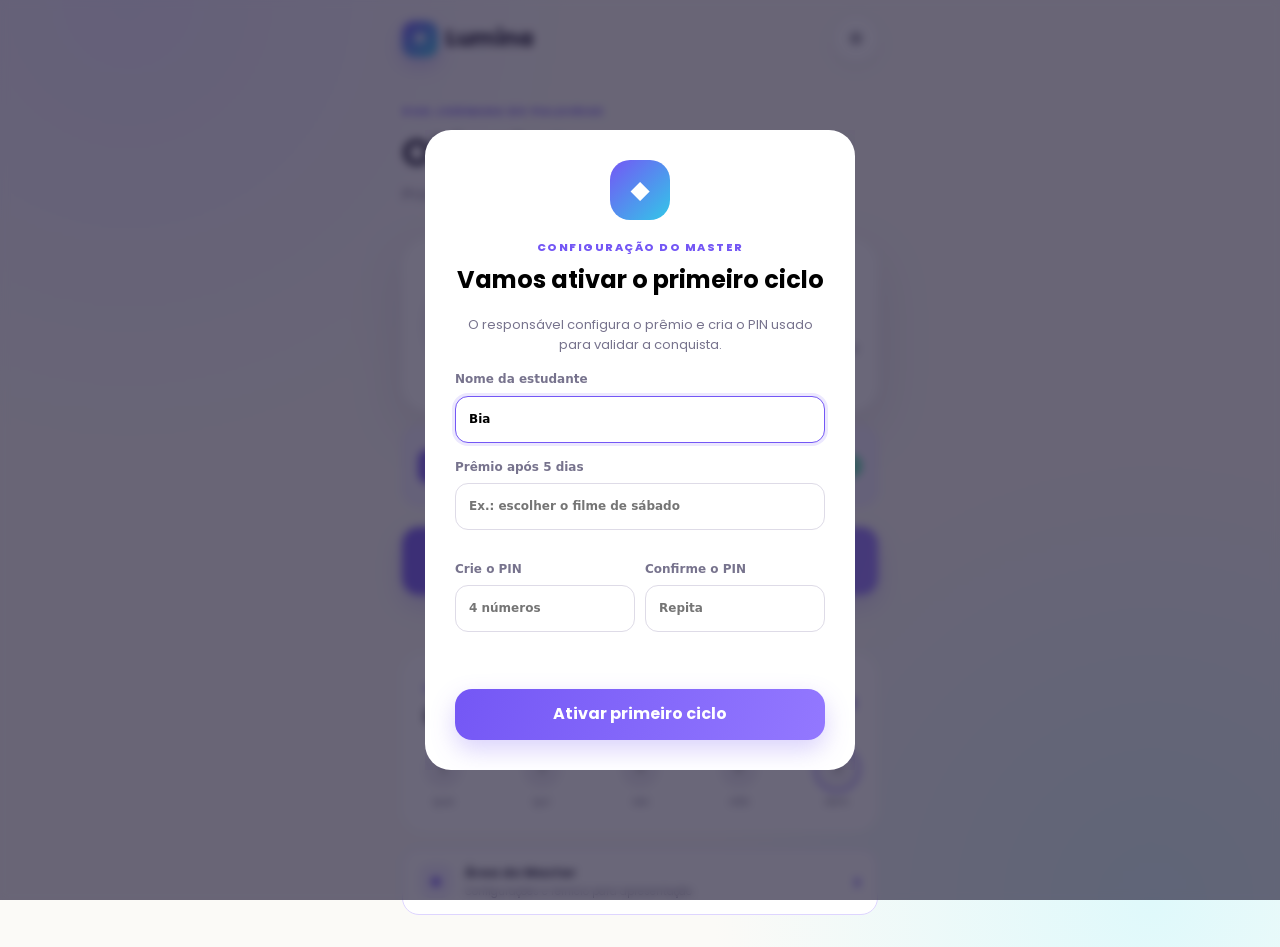
==== commit 47fbf187: "feat: melhorar exemplos e reinício do Master" ====
--- a/Lumina.html
+++ b/Lumina.html
@@ -30,6 +30,8 @@
 .rating-buttons{gap:12px}.rating{min-height:78px;padding:10px 6px;color:#fff;box-shadow:0 8px 20px #4e426225;transition:transform .15s,filter .15s}.rating:active{transform:scale(.97)}
 .rating b{background:#ffffff33;color:#fff}.rating span{display:block;margin-top:5px;font-size:13px;line-height:1.15}.rating.wrong{background:linear-gradient(145deg,#ff7b76,#eb5754)}.rating.hard{background:linear-gradient(145deg,#f6bd55,#df922c)}.rating.easy{background:linear-gradient(145deg,#5fdcaf,#32ad83)}
 .master-summary{display:flex;align-items:center;gap:12px;margin:-8px 0 20px;padding:13px 15px;background:#f1edff;border:1px solid #ded5ff;border-radius:17px}.master-summary>div{display:flex;flex:1;min-width:0;flex-direction:column}.master-summary strong{font-size:13px;white-space:nowrap;overflow:hidden;text-overflow:ellipsis}.master-summary small{font-size:10px;color:var(--muted)}.master-shield{display:grid;place-items:center;width:35px;height:35px;color:#fff;border-radius:11px;background:var(--violet)}.verified-mark{display:grid;place-items:center;width:24px;height:24px;color:#fff;border-radius:50%;background:var(--mint);font-weight:800}
+.master-button{display:flex;align-items:center;gap:12px;width:100%;margin-top:16px;padding:14px 16px;border:1px solid #ded5ff;border-radius:17px;background:#fff;color:var(--ink);text-align:left;cursor:pointer}.master-button>span:first-child{display:grid;place-items:center;width:34px;height:34px;border-radius:11px;background:#f1edff;color:var(--violet)}.master-button>span:nth-child(2){display:flex;flex:1;flex-direction:column}.master-button strong{font-size:13px}.master-button small{font-size:10px;color:var(--muted)}.master-button b{font-size:24px;color:var(--violet)}
+.danger-button{width:100%;border:0;border-radius:17px;padding:15px 18px;background:var(--coral);color:#fff;font-weight:700;cursor:pointer}
 .onboarding-card{text-align:center}.onboarding-card>p{font-size:13px;color:var(--muted)}.onboarding-card label{text-align:left}.setup-icon,.success-check{display:grid;place-items:center;width:60px;height:60px;margin:0 auto 14px;color:#fff;border-radius:20px;background:linear-gradient(135deg,var(--violet),var(--cyan));font-size:25px}.pin-fields{display:grid;grid-template-columns:1fr 1fr;gap:10px}.success-card{text-align:center}.success-check{border-radius:50%;background:var(--mint)}.reward-confirmation{padding:15px;margin:18px 0;border-radius:15px;background:#fff6d9;color:#855e0c;font-weight:700}
 @media(max-width:390px){.card-back{padding:21px 22px}.card-back strong{font-size:27px}.card-back .definition{font-size:14px}.example-box p{font-size:12px}.rating span{font-size:12px}}
 
@@ -75,6 +77,7 @@
             <div class="section-heading"><div><span class="eyebrow">SEU RITMO</span><h2>Últimos 5 dias</h2></div><span id="weekScore">0/5</span></div>
             <div class="day-row" id="dayRow"></div>
           </div>
+          <button class="master-button" id="masterAreaButton"><span>◆</span><span><strong>Área do Master</strong><small>Configurações e reinício para apresentação</small></span><b>›</b></button>
         </section>
 
         <section id="studyScreen" class="screen study" aria-labelledby="studyWord">
@@ -164,6 +167,17 @@
         <input id="pinAttempt" class="pin-input" type="password" inputmode="numeric" pattern="[0-9]{4}" maxlength="4" aria-label="PIN do Master" required />
         <p class="form-error" id="pinError" role="alert"></p>
         <button class="gold-button" value="validate">Entregar prêmio e iniciar novo ciclo</button>
+      </form>
+    </dialog>
+
+    <dialog id="resetDialog">
+      <form class="modal-card" id="resetForm">
+        <button class="modal-close" type="button" id="closeReset" aria-label="Fechar">✕</button>
+        <span class="eyebrow">ÁREA DO MASTER</span><h2>Reiniciar para apresentar</h2>
+        <p>Isso apagará o treino de hoje e abrirá novamente a configuração inicial.</p>
+        <label>PIN atual do Master<input id="resetPin" class="pin-input" type="password" inputmode="numeric" pattern="[0-9]{4}" maxlength="4" aria-label="PIN atual do Master" required /></label>
+        <p class="form-error" id="resetError" role="alert"></p>
+        <button class="danger-button" type="submit">Apagar treino e recomeçar</button>
       </form>
     </dialog>
 
@@ -415,6 +429,12 @@
 };
 
 const EXAMPLE_OVERRIDES = {
+  Cético: "Ele permaneceu cético diante daquela explicação.",
+  Antecipar: "Ela decidiu antecipar a entrega do trabalho.", Aprimorar: "Ele pratica todos os dias para aprimorar sua escrita.",
+  Conceder: "A diretora decidiu conceder mais tempo para a atividade.", Esclarecer: "A professora voltou a explicar para esclarecer a dúvida.",
+  Hesitar: "Ela começou a hesitar antes de responder à pergunta.", Otimizar: "A equipe reorganizou as tarefas para otimizar o tempo.",
+  Poupar: "Ele resolveu poupar parte da mesada para o passeio.", Retaliar: "Ela preferiu conversar em vez de retaliar a provocação.",
+  Romper: "Foi necessário romper o silêncio para pedir ajuda.", Substituir: "A professora precisou substituir o livro danificado.",
   Empatia: "Bia demonstrou empatia ao ouvir a amiga sem interromper.", Resiliência: "Depois da nota baixa, ela estudou novamente com resiliência.",
   Procrastinação: "Deixar o trabalho para domingo foi um caso de procrastinação.", Assertividade: "Ela usou assertividade para discordar sem desrespeitar ninguém.",
   Gratidão: "Bia escreveu uma mensagem de gratidão à professora.", Ponderar: "Antes de responder, ela decidiu ponderar os dois lados.",
@@ -426,12 +446,23 @@
   Zelo: "Ela cuidou dos livros da biblioteca com muito zelo.", Propósito: "Seu propósito era aprender uma palavra nova todos os dias."
 };
 
+const VERBS = new Set(["Antecipar", "Aprimorar", "Conceder", "Esclarecer", "Hesitar", "Otimizar", "Ponderar", "Poupar", "Retaliar", "Romper", "Substituir"]);
+const NOUNS = new Set(`Abundância,Alarde,Alicerce,Aliado,Âmago,Angústia,Ansiedade,Apatia,Apogeu,Arrogância,Assertividade,Astúcia,Auge,Autonomia,Autossabotagem,Bravura,Clareza,Clichê,Coincidência,Compaixão,Compreensão,Conflito,Consequência,Convicção,Curiosidade,Dedicação,Desapego,Desconfiança,Desconforto,Desespero,Desprezo,Destreza,Devoção,Dilema,Empatia,Empenho,Enigma,Entusiasmo,Estratégia,Euforia,Êxito,Expectativa,Foco,Gesto,Gratidão,Hábito,Harmonia,Hipótese,Honra,Humor,Identidade,Ilusão,Impacto,Ímpeto,Influência,Injustiça,Instinto,Introspecção,Intuição,Jornada,Julgamento,Lealdade,Legado,Lógica,Mágoa,Mérito,Motivação,Nostalgia,Nuança,Obstáculo,Orgulho,Ousadia,Pânico,Preconceito,Privilégio,Proatividade,Procrastinação,Propósito,Rancor,Receio,Reconhecimento,Redenção,Reflexão,Resiliência,Respeito,Ressalva,Revelação,Rigidez,Sarcasmo,Satisfação,Sugestão,Sussurro,Tensão,Traição,Transformação,Triunfo,Vingança,Virtude,Visão,Vislumbre,Zelo`.split(","));
+const MASCULINE_NOUNS = new Set(`Alarde,Alicerce,Aliado,Âmago,Apogeu,Auge,Clichê,Conflito,Desapego,Desconforto,Desespero,Desprezo,Dilema,Empenho,Enigma,Entusiasmo,Êxito,Foco,Gesto,Hábito,Humor,Impacto,Ímpeto,Instinto,Julgamento,Legado,Mérito,Obstáculo,Orgulho,Pânico,Preconceito,Privilégio,Propósito,Rancor,Receio,Reconhecimento,Respeito,Sarcasmo,Sussurro,Triunfo,Vislumbre,Zelo`.split(","));
+
+function naturalExample(word) {
+  const lower = word.toLocaleLowerCase("pt-BR");
+  if (VERBS.has(word)) return `Ela decidiu ${lower} sua atitude antes de continuar.`;
+  if (NOUNS.has(word)) return `${MASCULINE_NOUNS.has(word) ? "O" : "A"} ${lower} ficou evidente nas atitudes do personagem.`;
+  return `O personagem pareceu ${lower} durante toda a conversa.`;
+}
+
 const LUMINA_WORDS = WORD_NAMES.map((word) => {
   const known = DEFINITIONS[word];
   return {
     word,
     definition: known?.[0] || `Termo usado para expressar a ideia de ${word.toLowerCase()} em uma situação.`,
-    example: EXAMPLE_OVERRIDES[word] || `Bia usou “${word.toLowerCase()}” para descrever com precisão a situação.`,
+    example: EXAMPLE_OVERRIDES[word] || naturalExample(word),
     synonyms: known?.[1] || "termo semelhante, ideia próxima",
     antonyms: known?.[2] || ANTONYM_OVERRIDES[word] || "sem antônimo direto"
   };
@@ -536,6 +567,16 @@
 document.querySelectorAll("[data-rating]").forEach((button) => button.addEventListener("click", () => rate(button.dataset.rating)));
 $("#finishButton").addEventListener("click", () => { refreshDashboard(); state.reward ? showReward() : showScreen("dashboardScreen"); });
 $("#settingsButton").addEventListener("click", () => { $("#studentName").value = state.name; $("#settingsReward").value = state.rewardName; $("#currentMasterPin").value = ""; $("#masterPin").value = ""; $("#settingsDialog").showModal(); });
+$("#masterAreaButton").addEventListener("click", () => { $("#resetPin").value = ""; $("#resetError").textContent = ""; $("#resetDialog").showModal(); });
+$("#closeReset").addEventListener("click", () => $("#resetDialog").close());
+$("#resetForm").addEventListener("submit", (event) => {
+  event.preventDefault();
+  if ($("#resetPin").value !== state.pin) { $("#resetError").textContent = "PIN incorreto. Tente novamente."; return; }
+  if (!confirm("Apagar o treino e voltar à configuração inicial?")) return;
+  state = { ...defaults, history: [] }; session = null; saveState();
+  $("#resetDialog").close(); refreshDashboard(); $("#onboardingForm").reset();
+  $("#setupName").value = "Bia"; $("#setupError").textContent = ""; $("#onboardingDialog").showModal();
+});
 $("#settingsForm").addEventListener("submit", (event) => { if (event.submitter?.value !== "save") return; event.preventDefault(); if ($("#currentMasterPin").value !== state.pin) return toast("PIN atual incorreto."); const pin = $("#masterPin").value; if (pin && !/^\d{4}$/.test(pin)) return toast("O novo PIN precisa ter 4 números."); state.name = $("#studentName").value.trim() || "Bia"; state.rewardName = $("#settingsReward").value.trim() || state.rewardName; if (pin) state.pin = pin; saveState(); $("#settingsDialog").close(); refreshDashboard(); toast("Configuração do Master atualizada!"); });
 $("#resetData").addEventListener("click", () => { if ($("#currentMasterPin").value !== state.pin) return toast("Digite o PIN atual para reiniciar."); if (!confirm("Apagar a configuração do Master e todo o progresso?")) return; state = { ...defaults, history: [] }; saveState(); $("#settingsDialog").close(); refreshDashboard(); $("#onboardingDialog").showModal(); });
 $("#validateButton").addEventListener("click", () => { $("#pinAttempt").value = ""; $("#pinError").textContent = ""; $("#pinDialog").showModal(); });
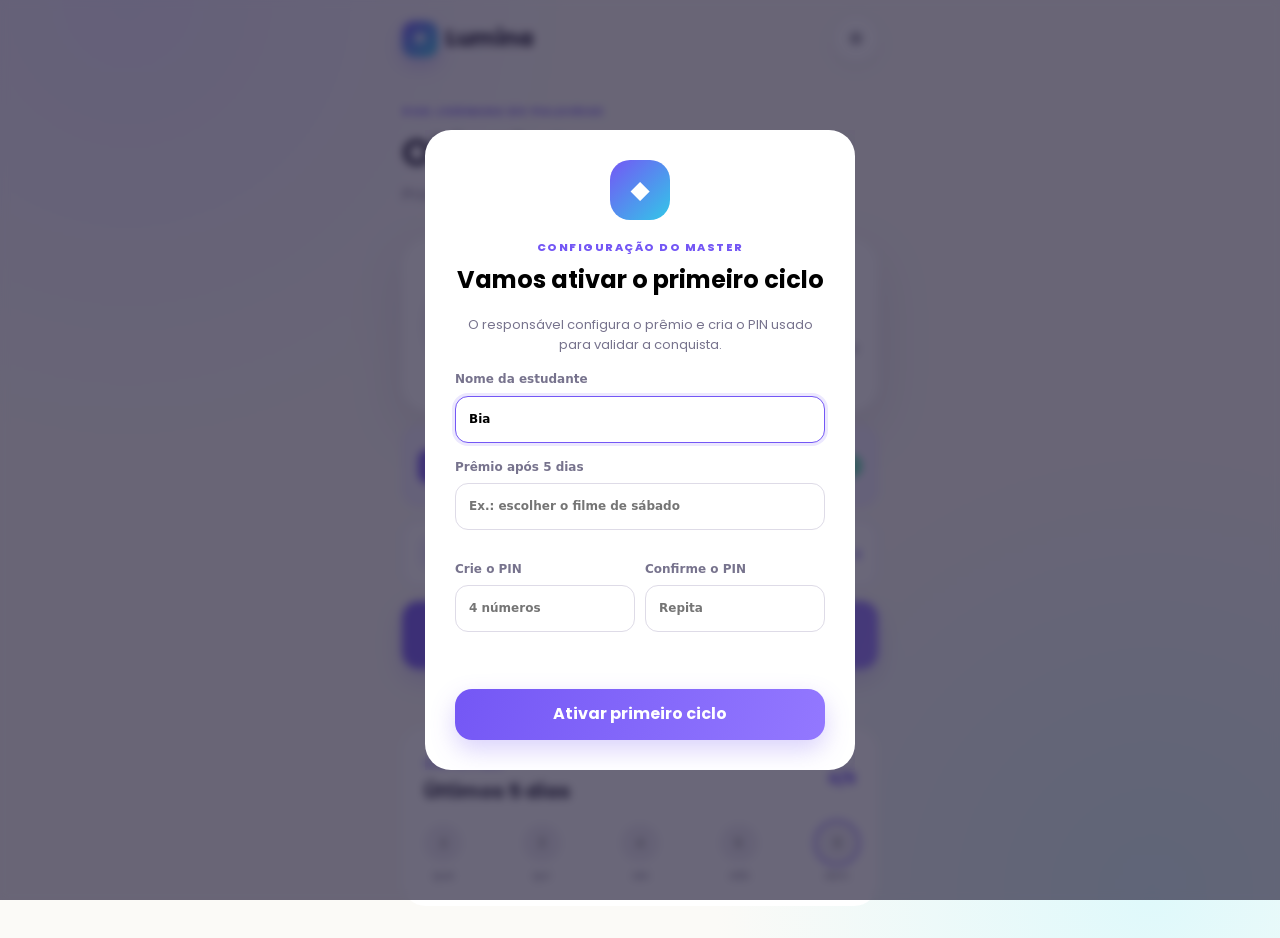
==== commit 7fa98936: "fix: destravar atualização e reinício no celular" ====
--- a/Lumina.html
+++ b/Lumina.html
@@ -30,7 +30,7 @@
 .rating-buttons{gap:12px}.rating{min-height:78px;padding:10px 6px;color:#fff;box-shadow:0 8px 20px #4e426225;transition:transform .15s,filter .15s}.rating:active{transform:scale(.97)}
 .rating b{background:#ffffff33;color:#fff}.rating span{display:block;margin-top:5px;font-size:13px;line-height:1.15}.rating.wrong{background:linear-gradient(145deg,#ff7b76,#eb5754)}.rating.hard{background:linear-gradient(145deg,#f6bd55,#df922c)}.rating.easy{background:linear-gradient(145deg,#5fdcaf,#32ad83)}
 .master-summary{display:flex;align-items:center;gap:12px;margin:-8px 0 20px;padding:13px 15px;background:#f1edff;border:1px solid #ded5ff;border-radius:17px}.master-summary>div{display:flex;flex:1;min-width:0;flex-direction:column}.master-summary strong{font-size:13px;white-space:nowrap;overflow:hidden;text-overflow:ellipsis}.master-summary small{font-size:10px;color:var(--muted)}.master-shield{display:grid;place-items:center;width:35px;height:35px;color:#fff;border-radius:11px;background:var(--violet)}.verified-mark{display:grid;place-items:center;width:24px;height:24px;color:#fff;border-radius:50%;background:var(--mint);font-weight:800}
-.master-button{display:flex;align-items:center;gap:12px;width:100%;margin-top:16px;padding:14px 16px;border:1px solid #ded5ff;border-radius:17px;background:#fff;color:var(--ink);text-align:left;cursor:pointer}.master-button>span:first-child{display:grid;place-items:center;width:34px;height:34px;border-radius:11px;background:#f1edff;color:var(--violet)}.master-button>span:nth-child(2){display:flex;flex:1;flex-direction:column}.master-button strong{font-size:13px}.master-button small{font-size:10px;color:var(--muted)}.master-button b{font-size:24px;color:var(--violet)}
+.master-button{display:flex;align-items:center;gap:12px;width:100%;margin:-7px 0 14px;padding:14px 16px;border:1px solid #ded5ff;border-radius:17px;background:#fff;color:var(--ink);text-align:left;cursor:pointer}.master-button>span:first-child{display:grid;place-items:center;width:34px;height:34px;border-radius:11px;background:#f1edff;color:var(--violet)}.master-button>span:nth-child(2){display:flex;flex:1;flex-direction:column}.master-button strong{font-size:13px}.master-button small{font-size:10px;color:var(--muted)}.master-button b{font-size:24px;color:var(--violet)}
 .danger-button{width:100%;border:0;border-radius:17px;padding:15px 18px;background:var(--coral);color:#fff;font-weight:700;cursor:pointer}
 .onboarding-card{text-align:center}.onboarding-card>p{font-size:13px;color:var(--muted)}.onboarding-card label{text-align:left}.setup-icon,.success-check{display:grid;place-items:center;width:60px;height:60px;margin:0 auto 14px;color:#fff;border-radius:20px;background:linear-gradient(135deg,var(--violet),var(--cyan));font-size:25px}.pin-fields{display:grid;grid-template-columns:1fr 1fr;gap:10px}.success-card{text-align:center}.success-check{border-radius:50%;background:var(--mint)}.reward-confirmation{padding:15px;margin:18px 0;border-radius:15px;background:#fff6d9;color:#855e0c;font-weight:700}
 @media(max-width:390px){.card-back{padding:21px 22px}.card-back strong{font-size:27px}.card-back .definition{font-size:14px}.example-box p{font-size:12px}.rating span{font-size:12px}}
@@ -70,6 +70,8 @@
             <span class="verified-mark" aria-label="Configuração confirmada">✓</span>
           </div>
 
+          <button class="master-button" id="masterAreaButton"><span>◆</span><span><strong>Área do Master</strong><small>Reiniciar o treino para apresentação</small></span><b>›</b></button>
+
           <button class="primary-button" id="startButton"><span>Iniciar Missão do Dia</span><b>→</b></button>
           <p class="mission-meta"><span>✦</span> 21 palavras &nbsp;•&nbsp; aproximadamente 7 minutos</p>
 
@@ -77,7 +79,6 @@
             <div class="section-heading"><div><span class="eyebrow">SEU RITMO</span><h2>Últimos 5 dias</h2></div><span id="weekScore">0/5</span></div>
             <div class="day-row" id="dayRow"></div>
           </div>
-          <button class="master-button" id="masterAreaButton"><span>◆</span><span><strong>Área do Master</strong><small>Configurações e reinício para apresentação</small></span><b>›</b></button>
         </section>
 
         <section id="studyScreen" class="screen study" aria-labelledby="studyWord">
@@ -567,9 +568,9 @@
 document.querySelectorAll("[data-rating]").forEach((button) => button.addEventListener("click", () => rate(button.dataset.rating)));
 $("#finishButton").addEventListener("click", () => { refreshDashboard(); state.reward ? showReward() : showScreen("dashboardScreen"); });
 $("#settingsButton").addEventListener("click", () => { $("#studentName").value = state.name; $("#settingsReward").value = state.rewardName; $("#currentMasterPin").value = ""; $("#masterPin").value = ""; $("#settingsDialog").showModal(); });
-$("#masterAreaButton").addEventListener("click", () => { $("#resetPin").value = ""; $("#resetError").textContent = ""; $("#resetDialog").showModal(); });
-$("#closeReset").addEventListener("click", () => $("#resetDialog").close());
-$("#resetForm").addEventListener("submit", (event) => {
+$("#masterAreaButton")?.addEventListener("click", () => { $("#resetPin").value = ""; $("#resetError").textContent = ""; $("#resetDialog").showModal(); });
+$("#closeReset")?.addEventListener("click", () => $("#resetDialog").close());
+$("#resetForm")?.addEventListener("submit", (event) => {
   event.preventDefault();
   if ($("#resetPin").value !== state.pin) { $("#resetError").textContent = "PIN incorreto. Tente novamente."; return; }
   if (!confirm("Apagar o treino e voltar à configuração inicial?")) return;
@@ -591,7 +592,7 @@
   saveState(); $("#onboardingDialog").close(); $("#rewardConfirmation").textContent = state.rewardName; refreshDashboard(); $("#setupSuccessDialog").showModal();
 });
 
-if ("serviceWorker" in navigator && location.protocol.startsWith("http")) navigator.serviceWorker.register("service-worker.js");
+if ("serviceWorker" in navigator && location.protocol.startsWith("http")) navigator.serviceWorker.register("service-worker.js?v=4").then((registration) => registration.update());
 refreshDashboard(); if (!state.masterConfigured) $("#onboardingDialog").showModal(); else if (state.reward) showReward();
 
     </script>
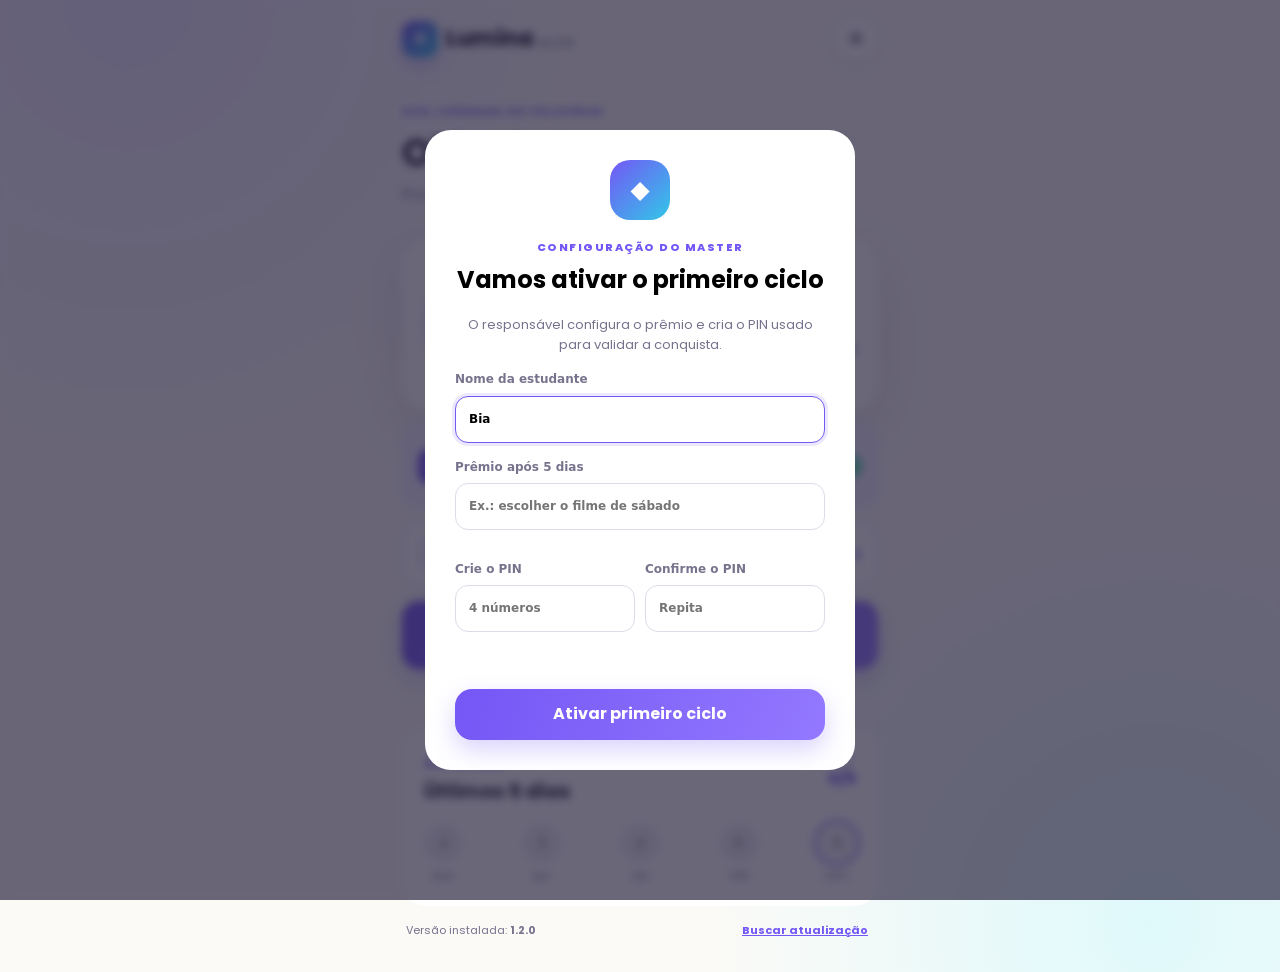
==== commit c5eba1c5: "feat: exibir versão e forçar atualização móvel" ====
--- a/Lumina.html
+++ b/Lumina.html
@@ -8,11 +8,15 @@
     <link rel="preconnect" href="https://fonts.googleapis.com" />
     <link rel="preconnect" href="https://fonts.gstatic.com" crossorigin />
     <link href="https://fonts.googleapis.com/css2?family=Poppins:wght@400;500;600;700;800&display=swap" rel="stylesheet" />
+    <meta http-equiv="Cache-Control" content="no-cache, no-store, must-revalidate" />
     <style>
 :root{--violet:#7457f5;--cyan:#32c7e8;--mint:#57d8ad;--coral:#ff6b68;--ink:#25223a;--muted:#77738d;--paper:#fbfaf7;--card:#fff;--gold:#f7bd3b;--shadow:0 18px 55px rgba(72,57,120,.13)}
 *{box-sizing:border-box}html{min-height:100%;background:var(--paper)}body{margin:0;min-height:100vh;color:var(--ink);font:400 16px/1.55 Poppins,system-ui,sans-serif;background:radial-gradient(circle at 10% 0%,#eee9ff 0,transparent 30%),radial-gradient(circle at 90% 95%,#dff9fb 0,transparent 30%),var(--paper)}button,input{font:inherit}.app-shell{width:min(100%,520px);min-height:100vh;margin:auto;padding:0 22px 32px}.topbar{height:78px;display:flex;align-items:center;justify-content:space-between}.brand{color:var(--ink);text-decoration:none;font-size:22px;font-weight:800}.brand-mark{display:inline-grid;place-items:center;width:36px;height:36px;margin-right:8px;color:white;border-radius:12px;background:linear-gradient(135deg,var(--violet),var(--cyan));box-shadow:0 8px 18px #7457f555}.icon-button{border:0;background:#fff;color:var(--ink);width:44px;height:44px;border-radius:50%;cursor:pointer;box-shadow:0 5px 18px #51487916}.screen{display:none}.screen.active{display:block;animation:enter .4s ease}@keyframes enter{from{opacity:0;transform:translateY(8px)}}.welcome-copy{margin-top:20px}.eyebrow{font-size:11px;font-weight:800;letter-spacing:1.5px;color:var(--violet)}h1,h2,p{margin-top:0}h1{font-size:clamp(28px,8vw,38px);line-height:1.17;margin:8px 0}h2{font-size:20px;line-height:1.3}.welcome-copy p,.streak-card p{color:var(--muted)}.streak-card{display:grid;grid-template-columns:130px 1fr;gap:20px;align-items:center;background:#fff;margin:30px 0 22px;padding:24px 20px;border-radius:28px;box-shadow:var(--shadow)}.progress-ring{--progress:0deg;width:126px;height:126px;padding:10px;border-radius:50%;background:conic-gradient(var(--violet) var(--progress),#eeecf4 0)}.progress-center{height:100%;display:flex;flex-direction:column;align-items:center;justify-content:center;border-radius:50%;background:#fff}.progress-center strong{font-size:36px;line-height:1}.progress-center span{font-size:11px;color:var(--muted)}.status-pill{display:inline-block;color:#ed765e;background:#fff0e8;padding:5px 9px;border-radius:9px;font-size:10px;font-weight:800;letter-spacing:.8px}.streak-card h2{margin:10px 0 5px}.streak-card p{font-size:12px;margin:0}.primary-button,.gold-button{width:100%;border:0;border-radius:17px;padding:17px 20px;color:white;background:linear-gradient(110deg,var(--violet),#9378ff);font-weight:700;display:flex;align-items:center;justify-content:center;gap:16px;cursor:pointer;box-shadow:0 10px 25px #7457f544}.primary-button b{font-size:22px}.primary-button:disabled{background:#bbb;box-shadow:none}.mission-meta{text-align:center;color:var(--muted);font-size:12px;margin:12px 0 28px}.mission-meta span{color:var(--violet)}.week-card{background:#fff;padding:22px;border-radius:24px}.section-heading{display:flex;justify-content:space-between;align-items:center}.section-heading h2{margin:4px 0}.section-heading>span{color:var(--violet);font-weight:800}.day-row{display:flex;justify-content:space-between;margin-top:16px}.day{display:grid;gap:6px;text-align:center;color:var(--muted);font-size:10px}.day b{display:grid;place-items:center;width:38px;height:38px;border-radius:50%;background:#f0eef5;color:#aaa;font-size:14px}.day.success b{background:#e4fbf2;color:#27ad7e}.day.today b{outline:2px solid var(--violet);outline-offset:2px}.study{min-height:calc(100vh - 90px)}.study-header{display:flex;gap:16px;align-items:center}.session-progress{flex:1}.session-progress>div:first-child{display:flex;justify-content:space-between;font-size:11px}.session-progress span{font-weight:700;color:var(--muted)}.progress-track{height:7px;background:#e9e6ef;border-radius:9px;margin-top:8px;overflow:hidden}.progress-track span{display:block;height:100%;width:0;background:linear-gradient(90deg,var(--violet),var(--cyan));transition:width .3s}.tap-hint{text-align:center;color:var(--muted);font-size:12px;margin:28px 0 14px}.flashcard{display:block;position:relative;width:100%;height:min(50vh,410px);border:0;background:transparent;transform-style:preserve-3d;transition:transform .55s;cursor:pointer;padding:0}.flashcard.flipped{transform:rotateY(180deg)}.card-face{position:absolute;inset:0;display:flex;flex-direction:column;align-items:center;justify-content:center;padding:34px;border-radius:28px;background:white;box-shadow:var(--shadow);backface-visibility:hidden;-webkit-backface-visibility:hidden}.card-front:after{content:"";position:absolute;inset:13px;border:1px solid #eeeafc;border-radius:21px}.card-front .sparkle{font-size:28px;color:var(--violet);margin-bottom:22px}.card-front strong{font-size:clamp(28px,9vw,42px);z-index:1}.card-front small{margin-top:22px;color:#aaa;font-size:10px;font-weight:700;letter-spacing:1.3px;z-index:1}.card-back{transform:rotateY(180deg);text-align:center}.card-back strong{font-size:26px;margin:8px}.card-back p{font-size:16px}.synonyms{color:var(--violet);font-weight:700;font-size:13px}.rating-panel{opacity:0;pointer-events:none;transition:opacity .3s;margin-top:18px;text-align:center}.rating-panel.visible{opacity:1;pointer-events:auto}.rating-panel>p{font-size:12px;color:var(--muted);margin-bottom:8px}.rating-buttons{display:grid;grid-template-columns:repeat(3,1fr);gap:10px}.rating{border:0;border-radius:16px;background:white;padding:12px 4px;box-shadow:0 6px 18px #4e426214;cursor:pointer}.rating b{display:grid;place-items:center;margin:auto;width:32px;height:32px;border-radius:50%;font-size:20px}.rating span{font-size:11px;font-weight:700}.wrong b{color:var(--coral);background:#fff0ef}.hard b{color:#dc9d24;background:#fff7de}.easy b{color:#27aa7d;background:#e6fbf3}.result,.reward{text-align:center;padding-top:16vh}.result-icon{display:grid;place-items:center;margin:0 auto 20px;width:95px;height:95px;border-radius:30px;background:linear-gradient(135deg,#eee9ff,#dcfaff);color:var(--violet);font-size:42px;transform:rotate(5deg)}.result>p{color:var(--muted)}.result-score{display:flex;flex-direction:column;background:#fff;border-radius:22px;padding:22px;margin:28px 0}.result-score strong{font-size:38px;color:var(--violet)}.result-score span{font-size:12px;color:var(--muted)}.gold-ticket{position:relative;background:linear-gradient(145deg,#fffdf4,#fff2b8);border:2px solid #f2ca62;border-radius:28px;padding:42px 25px;box-shadow:0 20px 60px #c9973044}.ticket-star{display:grid;place-items:center;margin:0 auto 20px;width:80px;height:80px;color:#fff;font-size:38px;border-radius:50%;background:linear-gradient(145deg,#ffd969,#e9a724);box-shadow:0 8px 25px #d89f3c66}.gold-ticket .eyebrow{color:#ad7918}.gold-ticket p{color:#786432}.gold-button{background:linear-gradient(110deg,#e0a62a,#f4c95b);color:#4d3810;box-shadow:0 10px 25px #d6a42b44}.confetti i{position:fixed;top:-20px;width:9px;height:18px;background:var(--c);left:var(--x);animation:fall var(--d) linear var(--delay) infinite;transform:rotate(var(--r))}@keyframes fall{to{transform:translateY(110vh) rotate(720deg)}}dialog{border:0;padding:0;background:transparent;max-width:calc(100% - 30px);width:430px}dialog::backdrop{background:#201b36aa;backdrop-filter:blur(4px)}.modal-card{position:relative;background:white;border-radius:26px;padding:30px;box-shadow:var(--shadow)}.modal-close{position:absolute;right:18px;top:16px;border:0;background:transparent;font-size:18px;cursor:pointer}.modal-card h2{font-size:24px;margin:5px 0 20px}.modal-card label{display:grid;gap:7px;margin:15px 0;color:var(--muted);font-size:12px;font-weight:600}.modal-card input{width:100%;border:1px solid #dedbe7;border-radius:13px;padding:13px;outline:0}.modal-card input:focus{border-color:var(--violet);box-shadow:0 0 0 3px #7457f522}.compact{margin-top:22px;padding:13px}.text-button{width:100%;border:0;background:transparent;color:var(--coral);margin-top:14px;font-size:12px;cursor:pointer}.pin-input{text-align:center;font-size:28px;letter-spacing:12px}.form-error{min-height:20px;color:var(--coral);font-size:12px}.toast{position:fixed;left:50%;bottom:24px;transform:translate(-50%,30px);background:#29253c;color:white;border-radius:12px;padding:11px 18px;font-size:12px;opacity:0;pointer-events:none;transition:.3s}.toast.show{opacity:1;transform:translate(-50%,0)}
 @media(max-width:390px){.app-shell{padding-inline:16px}.streak-card{grid-template-columns:110px 1fr;padding:20px 15px}.progress-ring{width:105px;height:105px}.card-face{padding:24px}.topbar{height:65px}.rating span{font-size:10px}}
 @media(prefers-reduced-motion:reduce){*,*:before,*:after{animation-duration:.01ms!important;transition-duration:.01ms!important}.confetti{display:none}}
+
+.brand small{font-size:10px;color:var(--muted);font-weight:600}
+.version-panel{display:flex;align-items:center;justify-content:space-between;gap:12px;padding:15px 4px 0;color:var(--muted);font-size:11px}.version-panel button{border:0;background:transparent;color:var(--violet);font-weight:700;text-decoration:underline;cursor:pointer}
 
 /* Legibilidade reforçada para a experiência de estudo */
 .card-front strong{font-size:clamp(32px,10vw,47px);line-height:1.12;overflow-wrap:anywhere}
@@ -41,7 +45,7 @@
   <body>
     <div class="app-shell">
       <header class="topbar">
-        <a class="brand" href="#" aria-label="Lumina — início"><span class="brand-mark">✦</span>Lumina</a>
+        <a class="brand" href="#" aria-label="Lumina — início"><span class="brand-mark">✦</span>Lumina <small>v1.2.0</small></a>
         <button class="icon-button" id="settingsButton" aria-label="Abrir configurações">⚙</button>
       </header>
 
@@ -79,6 +83,7 @@
             <div class="section-heading"><div><span class="eyebrow">SEU RITMO</span><h2>Últimos 5 dias</h2></div><span id="weekScore">0/5</span></div>
             <div class="day-row" id="dayRow"></div>
           </div>
+          <div class="version-panel"><span>Versão instalada: <strong>1.2.0</strong></span><button type="button" id="updateButton">Buscar atualização</button></div>
         </section>
 
         <section id="studyScreen" class="screen study" aria-labelledby="studyWord">
@@ -472,6 +477,7 @@
     </script>
     <script>
 const STORAGE_KEY = "lumina-progress-v1";
+const APP_VERSION = "1.2.0";
 const SUCCESS_TARGET = 17;
 const SESSION_SIZE = 21;
 const defaults = { name: "Bia", pin: "", masterConfigured: false, rewardName: "", cycleStarted: "", streak: 0, history: [], reward: false, activeSession: null };
@@ -568,6 +574,12 @@
 document.querySelectorAll("[data-rating]").forEach((button) => button.addEventListener("click", () => rate(button.dataset.rating)));
 $("#finishButton").addEventListener("click", () => { refreshDashboard(); state.reward ? showReward() : showScreen("dashboardScreen"); });
 $("#settingsButton").addEventListener("click", () => { $("#studentName").value = state.name; $("#settingsReward").value = state.rewardName; $("#currentMasterPin").value = ""; $("#masterPin").value = ""; $("#settingsDialog").showModal(); });
+$("#updateButton")?.addEventListener("click", async () => {
+  $("#updateButton").textContent = "Atualizando…";
+  if ("caches" in window) await Promise.all((await caches.keys()).map((key) => caches.delete(key)));
+  if ("serviceWorker" in navigator) await Promise.all((await navigator.serviceWorker.getRegistrations()).map((registration) => registration.unregister()));
+  location.replace(`${location.origin}${location.pathname}?v=${APP_VERSION}&atualizar=${Date.now()}`);
+});
 $("#masterAreaButton")?.addEventListener("click", () => { $("#resetPin").value = ""; $("#resetError").textContent = ""; $("#resetDialog").showModal(); });
 $("#closeReset")?.addEventListener("click", () => $("#resetDialog").close());
 $("#resetForm")?.addEventListener("submit", (event) => {
@@ -592,7 +604,7 @@
   saveState(); $("#onboardingDialog").close(); $("#rewardConfirmation").textContent = state.rewardName; refreshDashboard(); $("#setupSuccessDialog").showModal();
 });
 
-if ("serviceWorker" in navigator && location.protocol.startsWith("http")) navigator.serviceWorker.register("service-worker.js?v=4").then((registration) => registration.update());
+if ("serviceWorker" in navigator && location.protocol.startsWith("http")) navigator.serviceWorker.register("service-worker.js?v=5").then((registration) => registration.update());
 refreshDashboard(); if (!state.masterConfigured) $("#onboardingDialog").showModal(); else if (state.reward) showReward();
 
     </script>
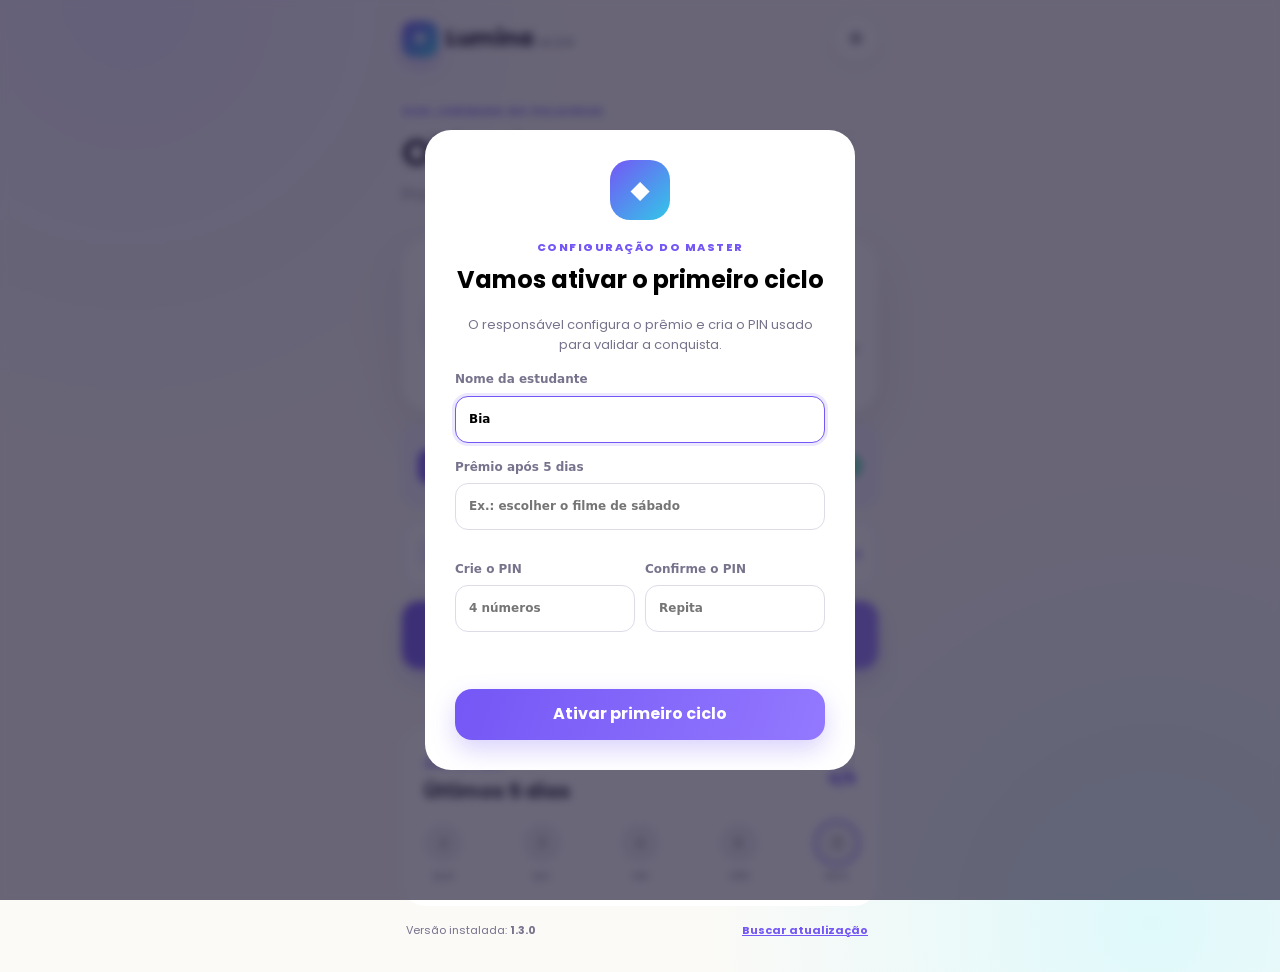
==== commit 643b22fb: "feat: adicionar revisão e quiz diário" ====
--- a/Lumina.html
+++ b/Lumina.html
@@ -17,6 +17,14 @@
 
 .brand small{font-size:10px;color:var(--muted);font-weight:600}
 .version-panel{display:flex;align-items:center;justify-content:space-between;gap:12px;padding:15px 4px 0;color:var(--muted);font-size:11px}.version-panel button{border:0;background:transparent;color:var(--violet);font-weight:700;text-decoration:underline;cursor:pointer}
+
+/* Fluxo de estudo e Quiz — v1.3.0 */
+.study-spacer{width:44px}.front-instruction{position:absolute;top:28px;color:var(--violet);font-size:11px;font-weight:800;letter-spacing:1.2px}.flashcard{height:min(56vh,470px)}
+.card-back strong{font-size:clamp(31px,8vw,38px)}.card-back .definition{font-size:17px;line-height:1.5;font-weight:500}.listen-button{align-self:center;border:0;border-radius:12px;padding:9px 15px;margin:-3px 0 10px;background:#ece8ff;color:var(--violet);font-size:12px;font-weight:800;cursor:pointer}.example-box{padding:9px 12px;margin-bottom:9px}.example-box p{font-size:13px;margin:4px 0}.example-box p+p{padding-top:5px;border-top:1px solid #ded5ff}
+.study-navigation{display:grid;grid-template-columns:1fr 1.4fr 1fr;gap:8px;margin-top:15px}.study-navigation button{min-height:54px;border:0;border-radius:14px;font-size:11px;font-weight:750;cursor:pointer}.nav-button{background:#fff;color:var(--violet);box-shadow:0 5px 16px #4e426214}.nav-button:disabled{opacity:.35;cursor:not-allowed}.confirm-word{background:linear-gradient(135deg,var(--violet),#9177ff);color:#fff}.confirm-word.confirmed{background:var(--mint);color:#174c3b}
+.summary-screen,.quiz-screen{padding:20px 0 40px}.summary-screen>p{color:var(--muted)}.summary-list{display:grid;gap:11px;margin:22px 0}.summary-item{display:flex;gap:14px;padding:16px;background:#fff;border-radius:18px;box-shadow:0 6px 20px #51487910}.summary-item>span{display:grid;place-items:center;flex:0 0 36px;height:36px;border-radius:11px;background:#eeeaff;color:var(--violet);font-size:11px;font-weight:800}.summary-item h2{margin:0 0 4px;font-size:19px}.summary-item p{margin:0 0 5px;color:#4f4a63;font-size:13px}.summary-item small{color:var(--muted);font-size:11px}.summary-actions{display:grid;gap:10px;position:sticky;bottom:10px;padding:10px;background:#fbfaf7ee;border-radius:20px}.text-nav{border:0;background:transparent;color:var(--violet);font-weight:700;cursor:pointer}
+.quiz-heading{display:flex;align-items:center;justify-content:space-between}.quiz-heading h1{font-size:30px}.quiz-heading strong{color:var(--violet)}.quiz-card{margin:28px 0 18px;padding:26px 22px;border-radius:24px;background:#fff;box-shadow:var(--shadow)}.quiz-card p{color:var(--muted);font-size:12px}.quiz-card h2{font-size:20px;margin:0}.quiz-options{display:grid;gap:11px}.quiz-options button{min-height:58px;padding:13px 18px;border:2px solid #e4dffa;border-radius:16px;background:#fff;color:var(--ink);font-size:16px;font-weight:700;text-align:left;cursor:pointer}.quiz-options button:active{border-color:var(--violet);background:#f1edff}.quiz-note{text-align:center;margin-top:17px;color:var(--muted);font-size:11px}.review-needed{margin:-12px 0 24px;padding:15px;border-radius:16px;background:#fff7de;font-size:12px}.review-needed p{margin:4px 0 0;color:#6d5b28}
+@media(max-width:390px){.flashcard{height:min(58vh,460px)}.card-back .definition{font-size:15px}.study-navigation{grid-template-columns:1fr 1.25fr 1fr}.study-navigation button{font-size:10px;padding:5px}.word-relations p{font-size:10px}}
 
 /* Legibilidade reforçada para a experiência de estudo */
 .card-front strong{font-size:clamp(32px,10vw,47px);line-height:1.12;overflow-wrap:anywhere}
@@ -39,13 +47,18 @@
 .onboarding-card{text-align:center}.onboarding-card>p{font-size:13px;color:var(--muted)}.onboarding-card label{text-align:left}.setup-icon,.success-check{display:grid;place-items:center;width:60px;height:60px;margin:0 auto 14px;color:#fff;border-radius:20px;background:linear-gradient(135deg,var(--violet),var(--cyan));font-size:25px}.pin-fields{display:grid;grid-template-columns:1fr 1fr;gap:10px}.success-card{text-align:center}.success-check{border-radius:50%;background:var(--mint)}.reward-confirmation{padding:15px;margin:18px 0;border-radius:15px;background:#fff6d9;color:#855e0c;font-weight:700}
 @media(max-width:390px){.card-back{padding:21px 22px}.card-back strong{font-size:27px}.card-back .definition{font-size:14px}.example-box p{font-size:12px}.rating span{font-size:12px}}
 
+/* Mantém a hierarquia de leitura da v1.3 acima das regras legadas. */
+.card-back strong{font-size:clamp(32px,8vw,38px)}
+.card-back .definition{font-size:17px;line-height:1.5;font-weight:500}
+@media(max-width:390px){.card-back strong{font-size:30px}.card-back .definition{font-size:16px}}
+
     </style>
     <title>Lumina</title>
   </head>
   <body>
     <div class="app-shell">
       <header class="topbar">
-        <a class="brand" href="#" aria-label="Lumina — início"><span class="brand-mark">✦</span>Lumina <small>v1.2.0</small></a>
+        <a class="brand" href="#" aria-label="Lumina — início"><span class="brand-mark">✦</span>Lumina <small>v1.3.0</small></a>
         <button class="icon-button" id="settingsButton" aria-label="Abrir configurações">⚙</button>
       </header>
 
@@ -83,38 +96,52 @@
             <div class="section-heading"><div><span class="eyebrow">SEU RITMO</span><h2>Últimos 5 dias</h2></div><span id="weekScore">0/5</span></div>
             <div class="day-row" id="dayRow"></div>
           </div>
-          <div class="version-panel"><span>Versão instalada: <strong>1.2.0</strong></span><button type="button" id="updateButton">Buscar atualização</button></div>
+          <div class="version-panel"><span>Versão instalada: <strong>1.3.0</strong></span><button type="button" id="updateButton">Buscar atualização</button></div>
         </section>
 
         <section id="studyScreen" class="screen study" aria-labelledby="studyWord">
           <div class="study-header">
             <button class="icon-button" id="closeStudy" aria-label="Sair da missão">✕</button>
             <div class="session-progress"><div><span>MISSÃO DE HOJE</span><strong id="cardCount">1 de 21</strong></div><div class="progress-track"><span id="sessionProgress"></span></div></div>
-            <button class="icon-button" id="speakButton" aria-label="Ouvir palavra">🔊</button>
+            <span class="study-spacer" aria-hidden="true"></span>
           </div>
 
           <p class="tap-hint" id="tapHint">Toque na carta para revelar</p>
-          <button class="flashcard" id="flashcard" aria-label="Virar carta">
-            <span class="card-face card-front"><span class="sparkle">✦</span><strong id="studyWord">Palavra</strong><small>TOQUE PARA DESCOBRIR</small></span>
-            <span class="card-face card-back"><span class="eyebrow">SIGNIFICADO</span><strong id="cardWord">Palavra</strong><p class="definition" id="definition"></p><div class="example-box"><span>NA PRÁTICA</span><p id="example"></p></div><div class="word-relations"><div><span class="relation-label">SINÔNIMOS</span><p id="synonyms"></p></div><div><span class="relation-label antonym-label">ANTÔNIMOS</span><p id="antonyms"></p></div></div></span>
-          </button>
-
-          <div class="rating-panel" id="ratingPanel" aria-hidden="true">
-            <p>Como foi lembrar dessa palavra?</p>
-            <div class="rating-buttons">
-              <button data-rating="wrong" class="rating wrong"><b>×</b><span>Errei</span></button>
-              <button data-rating="hard" class="rating hard"><b>~</b><span>Pensei muito</span></button>
-              <button data-rating="easy" class="rating easy"><b>✓</b><span>Foi fácil</span></button>
-            </div>
+          <div class="flashcard" id="flashcard" role="button" tabindex="0" aria-label="Virar carta">
+            <div class="card-face card-front"><span class="front-instruction">FALE A PALAVRA EM VOZ ALTA</span><span class="sparkle">✦</span><strong id="studyWord">Palavra</strong><small>TOQUE PARA DESCOBRIR</small></div>
+            <div class="card-face card-back"><span class="eyebrow">SIGNIFICADO</span><strong id="cardWord">Palavra</strong><p class="definition" id="definition"></p><button type="button" class="listen-button" id="cardSpeakButton">🔊 Ouvir 2 vezes</button><div class="example-box"><span>NA PRÁTICA</span><p id="example"></p><p id="example2"></p></div><div class="word-relations"><div><span class="relation-label">SINÔNIMOS</span><p id="synonyms"></p></div><div><span class="relation-label antonym-label">ANTÔNIMOS</span><p id="antonyms"></p></div></div></div>
+          </div>
+
+          <div class="study-navigation">
+            <button type="button" id="previousCard" class="nav-button">← Anterior</button>
+            <button type="button" id="confirmCard" class="confirm-word">Entendi esta palavra ✓</button>
+            <button type="button" id="nextCard" class="nav-button">Próxima →</button>
           </div>
         </section>
 
+        <section id="summaryScreen" class="screen summary-screen" aria-labelledby="summaryTitle">
+          <span class="eyebrow">REVISÃO FINAL</span><h1 id="summaryTitle">Suas 21 palavras</h1>
+          <p>Revise os conceitos e sinônimos antes do Quiz.</p>
+          <div class="summary-list" id="summaryList"></div>
+          <div class="summary-actions"><button class="text-nav" id="backToCards">← Voltar aos cards</button><button class="primary-button" id="startQuizButton"><span>Estou pronta para o Quiz</span><b>→</b></button></div>
+        </section>
+
+        <section id="quizScreen" class="screen quiz-screen" aria-labelledby="quizTitle">
+          <span class="eyebrow">QUIZ DO DIA</span><div class="quiz-heading"><h1 id="quizTitle">Qual é a palavra?</h1><strong id="quizCount">1 de 21</strong></div>
+          <div class="progress-track"><span id="quizProgress"></span></div>
+          <div class="quiz-card"><p>Qual palavra corresponde a este conceito?</p><h2 id="quizDefinition"></h2></div>
+          <div class="quiz-options" id="quizOptions"></div>
+          <p class="quiz-note">O resultado será mostrado somente ao final.</p>
+        </section>
+
         <section id="resultScreen" class="screen result" aria-labelledby="resultTitle">
-          <div class="result-icon" id="resultIcon">✦</div>
+          <div class="confetti" id="resultConfetti" aria-hidden="true"></div>
+          <div class="result-icon" id="resultIcon">😊</div>
           <span class="eyebrow">MISSÃO CONCLUÍDA</span>
           <h1 id="resultTitle">Mandou muito bem!</h1>
           <p id="resultCopy"></p>
-          <div class="result-score"><strong id="easyScore">0</strong><span>palavras fáceis de 21</span></div>
+          <div class="result-score"><strong id="quizScore">0/21</strong><span id="quizPercent">0% de acertos</span></div>
+          <div class="review-needed" id="reviewNeeded"></div>
           <button class="primary-button" id="finishButton"><span>Voltar ao início</span><b>→</b></button>
         </section>
 
@@ -452,23 +479,59 @@
   Zelo: "Ela cuidou dos livros da biblioteca com muito zelo.", Propósito: "Seu propósito era aprender uma palavra nova todos os dias."
 };
 
+const SECOND_EXAMPLE_OVERRIDES = {
+  Cético: "Meu pai ficou cético ao ouvir uma notícia sem nenhuma prova.",
+  Antecipar: "O time tentou antecipar a jogada do adversário.", Aprimorar: "A leitura diária ajuda a aprimorar o vocabulário.",
+  Conceder: "O juiz decidiu conceder uma nova chance ao atleta.", Esclarecer: "A reunião serviu para esclarecer o que havia acontecido.",
+  Hesitar: "Não devemos hesitar quando alguém precisa de ajuda.", Otimizar: "O novo aplicativo ajuda a otimizar a rotina de estudos.",
+  Ponderar: "Meu pai preferiu ponderar os riscos antes da viagem.", Poupar: "Apagar as luzes ajuda a poupar energia.",
+  Retaliar: "O jogador não quis retaliar depois da falta.", Romper: "Ela decidiu romper o acordo que já não era justo.",
+  Substituir: "Podemos substituir o açúcar por uma fruta na receita.",
+  Empatia: "A enfermeira demonstrou empatia com o paciente assustado.", Resiliência: "O atleta mostrou resiliência ao voltar a treinar depois da lesão.",
+  Procrastinação: "A procrastinação fez o prazo do projeto ficar apertado.", Assertividade: "Com assertividade, João recusou o convite sem ser grosseiro.",
+  Gratidão: "Ela sentiu gratidão por toda a ajuda que recebeu.", Autonomia: "O jovem ganhou autonomia para cuidar da própria rotina.",
+  Altruísta: "A médica teve uma atitude altruísta ao atender como voluntária.", Perspicaz: "O detetive foi perspicaz ao notar a pequena diferença.",
+  Conciso: "O aviso foi conciso e todos entenderam rapidamente.", Coerente: "Sua decisão foi coerente com aquilo que havia prometido.",
+  Efêmero: "O sucesso daquele vídeo foi efêmero e logo desapareceu.", Intrépido: "O explorador intrépido atravessou a floresta com coragem.",
+  Sutil: "O perfume tinha um aroma sutil de flores.", Versátil: "Aquela jogadora versátil atua em várias posições.",
+  Zelo: "O jardineiro tratou cada planta com zelo.", Propósito: "O projeto nasceu com o propósito de ajudar a comunidade."
+};
+
 const VERBS = new Set(["Antecipar", "Aprimorar", "Conceder", "Esclarecer", "Hesitar", "Otimizar", "Ponderar", "Poupar", "Retaliar", "Romper", "Substituir"]);
 const NOUNS = new Set(`Abundância,Alarde,Alicerce,Aliado,Âmago,Angústia,Ansiedade,Apatia,Apogeu,Arrogância,Assertividade,Astúcia,Auge,Autonomia,Autossabotagem,Bravura,Clareza,Clichê,Coincidência,Compaixão,Compreensão,Conflito,Consequência,Convicção,Curiosidade,Dedicação,Desapego,Desconfiança,Desconforto,Desespero,Desprezo,Destreza,Devoção,Dilema,Empatia,Empenho,Enigma,Entusiasmo,Estratégia,Euforia,Êxito,Expectativa,Foco,Gesto,Gratidão,Hábito,Harmonia,Hipótese,Honra,Humor,Identidade,Ilusão,Impacto,Ímpeto,Influência,Injustiça,Instinto,Introspecção,Intuição,Jornada,Julgamento,Lealdade,Legado,Lógica,Mágoa,Mérito,Motivação,Nostalgia,Nuança,Obstáculo,Orgulho,Ousadia,Pânico,Preconceito,Privilégio,Proatividade,Procrastinação,Propósito,Rancor,Receio,Reconhecimento,Redenção,Reflexão,Resiliência,Respeito,Ressalva,Revelação,Rigidez,Sarcasmo,Satisfação,Sugestão,Sussurro,Tensão,Traição,Transformação,Triunfo,Vingança,Virtude,Visão,Vislumbre,Zelo`.split(","));
 const MASCULINE_NOUNS = new Set(`Alarde,Alicerce,Aliado,Âmago,Apogeu,Auge,Clichê,Conflito,Desapego,Desconforto,Desespero,Desprezo,Dilema,Empenho,Enigma,Entusiasmo,Êxito,Foco,Gesto,Hábito,Humor,Impacto,Ímpeto,Instinto,Julgamento,Legado,Mérito,Obstáculo,Orgulho,Pânico,Preconceito,Privilégio,Propósito,Rancor,Receio,Reconhecimento,Respeito,Sarcasmo,Sussurro,Triunfo,Vislumbre,Zelo`.split(","));
 
-function naturalExample(word) {
+function naturalExample(word, index) {
   const lower = word.toLocaleLowerCase("pt-BR");
   if (VERBS.has(word)) return `Ela decidiu ${lower} sua atitude antes de continuar.`;
-  if (NOUNS.has(word)) return `${MASCULINE_NOUNS.has(word) ? "O" : "A"} ${lower} ficou evidente nas atitudes do personagem.`;
-  return `O personagem pareceu ${lower} durante toda a conversa.`;
-}
-
-const LUMINA_WORDS = WORD_NAMES.map((word) => {
+  const article = MASCULINE_NOUNS.has(word) ? "o" : "a";
+  if (NOUNS.has(word)) {
+    const templates = [`Todos perceberam ${article} ${lower} durante a conversa.`, `${article === "o" ? "O" : "A"} ${lower} influenciou a decisão daquele grupo.`, `A situação revelou ${article} ${lower} que ninguém havia notado.`];
+    return templates[index % templates.length];
+  }
+  const templates = [`A atitude foi considerada ${lower} por quem acompanhou o caso.`, `Durante a conversa, o comentário pareceu ${lower}.`, `Todos descreveram aquele momento como ${lower}.`];
+  return templates[index % templates.length];
+}
+
+function secondNaturalExample(word, index) {
+  const lower = word.toLocaleLowerCase("pt-BR");
+  const article = MASCULINE_NOUNS.has(word) ? "o" : "a";
+  if (VERBS.has(word)) return `Naquela situação, foi importante ${lower} antes de tomar uma decisão.`;
+  if (NOUNS.has(word)) {
+    const templates = [`Naquele dia, ${article} ${lower} marcou a experiência da turma.`, `A família conversou sobre ${article} ${lower} durante o jantar.`, `A reportagem mostrou como ${article} ${lower} afetou a comunidade.`];
+    return templates[(index + 1) % templates.length];
+  }
+  const templates = [`“Achei esse resultado ${lower}”, comentou a estudante.`, `O professor apresentou um exemplo ${lower} durante a aula.`, `A notícia causou um efeito ${lower} em todos.`];
+  return templates[(index + 1) % templates.length];
+}
+
+const LUMINA_WORDS = WORD_NAMES.map((word, index) => {
   const known = DEFINITIONS[word];
   return {
     word,
     definition: known?.[0] || `Termo usado para expressar a ideia de ${word.toLowerCase()} em uma situação.`,
-    example: EXAMPLE_OVERRIDES[word] || naturalExample(word),
+    example: EXAMPLE_OVERRIDES[word] || naturalExample(word, index),
+    example2: SECOND_EXAMPLE_OVERRIDES[word] || secondNaturalExample(word, index),
     synonyms: known?.[1] || "termo semelhante, ideia próxima",
     antonyms: known?.[2] || ANTONYM_OVERRIDES[word] || "sem antônimo direto"
   };
@@ -477,12 +540,15 @@
     </script>
     <script>
 const STORAGE_KEY = "lumina-progress-v1";
-const APP_VERSION = "1.2.0";
-const SUCCESS_TARGET = 17;
+const APP_VERSION = "1.3.0";
+const SUCCESS_TARGET = 15;
 const SESSION_SIZE = 21;
 const defaults = { name: "Bia", pin: "", masterConfigured: false, rewardName: "", cycleStarted: "", streak: 0, history: [], reward: false, activeSession: null };
 let state = loadState();
 let session = null;
+let speechRun = 0;
+let touchStartX = 0;
+let suppressCardClick = false;
 
 const $ = (selector) => document.querySelector(selector);
 const screens = [...document.querySelectorAll(".screen")];
@@ -498,6 +564,12 @@
 function seededSelection(date) {
   const seed = [...date].reduce((sum, char) => sum + char.charCodeAt(0), 0);
   return Array.from({ length: SESSION_SIZE }, (_, index) => LUMINA_WORDS[(seed * 13 + index * 47) % LUMINA_WORDS.length]);
+}
+function sessionCards() { return seededSelection(session.date); }
+function freshSession() { return { date: todayKey(), phase: "study", index: 0, confirmed: [], flipped: false, quizIndex: 0, answers: [] }; }
+function normalizeSession(saved) {
+  if (!saved || saved.date !== todayKey()) return freshSession();
+  return { ...freshSession(), ...saved, confirmed: saved.confirmed || [], answers: saved.answers || [] };
 }
 function refreshDashboard() {
   const successful = state.history.filter((item) => item.success);
@@ -520,91 +592,131 @@
   $("#startButton span").textContent = completedToday ? "Missão de hoje concluída" : state.activeSession ? "Continuar Missão do Dia" : "Iniciar Missão do Dia";
 }
 function startSession() {
-  session = state.activeSession?.date === todayKey() ? state.activeSession : { date: todayKey(), index: 0, ratings: [], flipped: false };
-  state.activeSession = session; saveState(); showScreen("studyScreen"); renderCard();
+  session = normalizeSession(state.activeSession);
+  state.activeSession = session; saveState();
+  if (session.phase === "quiz") { showScreen("quizScreen"); renderQuiz(); }
+  else if (session.phase === "summary") showSummary();
+  else { showScreen("studyScreen"); renderCard(); }
 }
 function renderCard() {
-  const word = seededSelection(session.date)[session.index];
+  const word = sessionCards()[session.index];
   $("#studyWord").textContent = word.word; $("#cardWord").textContent = word.word;
-  $("#definition").textContent = word.definition; $("#example").textContent = word.example; $("#synonyms").textContent = word.synonyms; $("#antonyms").textContent = word.antonyms;
+  $("#definition").textContent = word.definition; $("#example").textContent = word.example; $("#example2").textContent = word.example2;
+  $("#synonyms").textContent = word.synonyms; $("#antonyms").textContent = word.antonyms;
   $("#cardCount").textContent = `${session.index + 1} de ${SESSION_SIZE}`;
-  $("#sessionProgress").style.width = `${(session.index / SESSION_SIZE) * 100}%`;
-  $("#flashcard").classList.remove("flipped"); $("#ratingPanel").classList.remove("visible");
-  $("#ratingPanel").setAttribute("aria-hidden", "true"); $("#tapHint").textContent = "Toque na carta para revelar";
-  setTimeout(speakCurrentWord, 250);
+  $("#sessionProgress").style.width = `${((session.index + 1) / SESSION_SIZE) * 100}%`;
+  $("#flashcard").classList.toggle("flipped", Boolean(session.flipped));
+  $("#tapHint").textContent = session.flipped ? "Confira o significado e confirme quando entender" : "Toque na carta para revelar";
+  const confirmed = session.confirmed.includes(session.index);
+  $("#confirmCard").textContent = confirmed ? "✓ Palavra confirmada" : "Entendi esta palavra ✓";
+  $("#confirmCard").classList.toggle("confirmed", confirmed);
+  $("#previousCard").disabled = session.index === 0;
+  $("#nextCard").disabled = !confirmed;
+  $("#nextCard").textContent = session.index === SESSION_SIZE - 1 ? "Ver resumo →" : "Próxima →";
 }
 function flipCard() {
-  if ($("#flashcard").classList.contains("flipped")) return;
-  $("#flashcard").classList.add("flipped"); $("#ratingPanel").classList.add("visible");
-  $("#ratingPanel").setAttribute("aria-hidden", "false"); $("#tapHint").textContent = "Agora avalie como foi lembrar";
-}
-function rate(rating) {
-  if (!$("#flashcard").classList.contains("flipped")) return;
-  session.ratings.push(rating); session.index += 1; state.activeSession = session; saveState();
-  if (session.index >= SESSION_SIZE) finishSession(); else renderCard();
-}
-function finishSession() {
-  const easy = session.ratings.filter((rating) => rating === "easy").length;
-  const success = easy >= SUCCESS_TARGET;
+  session.flipped = !session.flipped; state.activeSession = session; saveState(); renderCard();
+  if (session.flipped) speakWordTwice();
+}
+function confirmCurrentCard() {
+  if (!session.flipped) { toast("Vire a carta e leia o significado primeiro."); return; }
+  if (!session.confirmed.includes(session.index)) session.confirmed.push(session.index);
+  state.activeSession = session; saveState(); renderCard();
+}
+function moveCard(direction) {
+  const next = session.index + direction;
+  if (direction > 0 && !session.confirmed.includes(session.index)) return;
+  if (next >= SESSION_SIZE) { session.phase = "summary"; state.activeSession = session; saveState(); showSummary(); return; }
+  if (next < 0) return;
+  session.index = next; session.flipped = false; state.activeSession = session; saveState(); renderCard();
+}
+function speakWordTwice() {
+  if (!session || !("speechSynthesis" in window)) return;
+  const run = ++speechRun; const word = sessionCards()[session.index].word; speechSynthesis.cancel();
+  const speak = (remaining) => {
+    if (run !== speechRun || remaining === 0) return;
+    const utterance = new SpeechSynthesisUtterance(word);
+    utterance.lang = "pt-BR"; utterance.rate = 0.78;
+    utterance.onend = () => setTimeout(() => speak(remaining - 1), 450);
+    speechSynthesis.speak(utterance);
+  };
+  speak(2);
+}
+function showSummary() {
+  session.phase = "summary"; state.activeSession = session; saveState();
+  $("#summaryList").innerHTML = sessionCards().map((word, index) => `<article class="summary-item"><span>${String(index + 1).padStart(2, "0")}</span><div><h2>${escapeHtml(word.word)}</h2><p>${escapeHtml(word.definition)}</p><small><b>Sinônimos:</b> ${escapeHtml(word.synonyms)}</small></div></article>`).join("");
+  showScreen("summaryScreen");
+}
+function quizOrder() { return Array.from({ length: SESSION_SIZE }, (_, index) => (index * 8 + 5) % SESSION_SIZE); }
+function quizOptions(cardIndex, questionIndex) {
+  const cards = sessionCards();
+  const indexes = [cardIndex, (cardIndex + 5) % SESSION_SIZE, (cardIndex + 10) % SESSION_SIZE, (cardIndex + 15) % SESSION_SIZE];
+  const rotation = questionIndex % 4;
+  return [...indexes.slice(rotation), ...indexes.slice(0, rotation)].map((index) => cards[index]);
+}
+function beginQuiz() {
+  if (!confirm("O Quiz só pode ser respondido uma vez hoje. Deseja começar agora?")) return;
+  session.phase = "quiz"; session.quizIndex = 0; session.answers = []; state.activeSession = session; saveState(); showScreen("quizScreen"); renderQuiz();
+}
+function renderQuiz() {
+  const order = quizOrder(); const cardIndex = order[session.quizIndex]; const word = sessionCards()[cardIndex];
+  $("#quizCount").textContent = `${session.quizIndex + 1} de ${SESSION_SIZE}`;
+  $("#quizProgress").style.width = `${(session.quizIndex / SESSION_SIZE) * 100}%`;
+  $("#quizDefinition").textContent = word.definition;
+  $("#quizOptions").innerHTML = quizOptions(cardIndex, session.quizIndex).map((option) => `<button type="button" data-answer="${escapeHtml(option.word)}">${escapeHtml(option.word)}</button>`).join("");
+}
+function answerQuiz(selected) {
+  const order = quizOrder(); const correct = sessionCards()[order[session.quizIndex]].word;
+  session.answers.push({ word: correct, selected, correct: selected === correct }); session.quizIndex += 1;
+  state.activeSession = session; saveState();
+  if (session.quizIndex >= SESSION_SIZE) finishQuiz(); else renderQuiz();
+}
+function finishQuiz() {
+  const score = session.answers.filter((answer) => answer.correct).length;
+  const percent = Math.round((score / SESSION_SIZE) * 100); const success = score >= SUCCESS_TARGET;
   const yesterdaySuccessful = state.history.some((item) => item.date === dateOffset(-1) && item.success);
   state.streak = success ? (yesterdaySuccessful ? state.streak + 1 : 1) : 0;
-  state.history = [...state.history.filter((item) => item.date !== todayKey()), { date: todayKey(), success, easy }].slice(-30);
-  state.activeSession = null;
-  if (state.streak >= 5) state.reward = true;
-  saveState(); $("#easyScore").textContent = easy;
-  $("#resultIcon").textContent = success ? "✦" : "↻";
-  $("#resultTitle").textContent = success ? "Mandou muito bem!" : "Cada tentativa ilumina!";
-  $("#resultCopy").textContent = success ? "Meta diária alcançada. Mais um brilho no seu ciclo!" : `Você precisa marcar “Foi fácil” em ${SUCCESS_TARGET} palavras. Amanhã começa uma nova sequência.`;
-  showScreen("resultScreen"); session = null;
-}
-function speakCurrentWord() {
-  if (!session || !("speechSynthesis" in window)) return;
-  speechSynthesis.cancel(); const utterance = new SpeechSynthesisUtterance(seededSelection(session.date)[session.index].word);
-  utterance.lang = "pt-BR"; utterance.rate = 0.82; speechSynthesis.speak(utterance);
+  state.history = [...state.history.filter((item) => item.date !== todayKey()), { date: todayKey(), success, score, percent }].slice(-30);
+  state.activeSession = null; if (state.streak >= 5) state.reward = true; saveState();
+  $("#resultIcon").textContent = success ? "🥳" : "🌱";
+  $("#resultTitle").textContent = success ? "Meta do dia alcançada!" : "Você está aprendendo!";
+  $("#resultCopy").textContent = success ? "Parabéns! Você superou a meta de 70% e iluminou mais um dia." : "Amanhã será uma nova oportunidade para fortalecer essas palavras.";
+  $("#quizScore").textContent = `${score}/${SESSION_SIZE}`; $("#quizPercent").textContent = `${percent}% de acertos`;
+  const missed = session.answers.filter((answer) => !answer.correct).map((answer) => answer.word);
+  $("#reviewNeeded").innerHTML = missed.length ? `<b>Revise depois:</b><p>${missed.map(escapeHtml).join(", ")}</p>` : "<b>Você acertou todas as palavras!</b>";
+  if (success) createConfetti(); showScreen("resultScreen"); session = null;
 }
 function showReward() { createConfetti(); $("#rewardTitle").textContent = `Você conquistou: ${state.rewardName}!`; showScreen("rewardScreen"); }
-function createConfetti() { $("#confetti").innerHTML = Array.from({ length: 50 }, (_, i) => `<i style="--x:${(i * 37) % 100}%;--c:${["#7457f5","#32c7e8","#f7bd3b","#ff6b68","#57d8ad"][i % 5]};--d:${3 + i % 4}s;--delay:-${i % 5}s;--r:${i * 29}deg"></i>`).join(""); }
+function createConfetti() { const pieces = Array.from({ length: 50 }, (_, i) => `<i style="--x:${(i * 37) % 100}%;--c:${["#7457f5","#32c7e8","#f7bd3b","#ff6b68","#57d8ad"][i % 5]};--d:${3 + i % 4}s;--delay:-${i % 5}s;--r:${i * 29}deg"></i>`).join(""); document.querySelectorAll(".confetti").forEach((element) => { element.innerHTML = pieces; }); }
 function toast(message) { const el = $("#toast"); el.textContent = message; el.classList.add("show"); setTimeout(() => el.classList.remove("show"), 2400); }
 function escapeHtml(value) { const node = document.createElement("span"); node.textContent = value; return node.innerHTML; }
 
 $("#startButton").addEventListener("click", startSession);
-$("#flashcard").addEventListener("click", flipCard);
-$("#speakButton").addEventListener("click", speakCurrentWord);
-$("#closeStudy").addEventListener("click", () => { saveState(); refreshDashboard(); showScreen("dashboardScreen"); });
-document.querySelectorAll("[data-rating]").forEach((button) => button.addEventListener("click", () => rate(button.dataset.rating)));
+$("#flashcard").addEventListener("click", (event) => { if (suppressCardClick) { suppressCardClick = false; return; } if (!event.target.closest("button")) flipCard(); });
+$("#flashcard").addEventListener("keydown", (event) => { if ((event.key === "Enter" || event.key === " ") && !event.target.closest("button")) { event.preventDefault(); flipCard(); } });
+$("#flashcard").addEventListener("touchstart", (event) => { touchStartX = event.changedTouches[0].clientX; }, { passive: true });
+$("#flashcard").addEventListener("touchend", (event) => { const distance = event.changedTouches[0].clientX - touchStartX; if (Math.abs(distance) < 55) return; suppressCardClick = true; moveCard(distance > 0 ? -1 : 1); }, { passive: true });
+$("#cardSpeakButton").addEventListener("click", (event) => { event.stopPropagation(); speakWordTwice(); });
+$("#confirmCard").addEventListener("click", confirmCurrentCard);
+$("#previousCard").addEventListener("click", () => moveCard(-1));
+$("#nextCard").addEventListener("click", () => moveCard(1));
+$("#closeStudy").addEventListener("click", () => { speechRun += 1; if ("speechSynthesis" in window) speechSynthesis.cancel(); saveState(); refreshDashboard(); showScreen("dashboardScreen"); });
+$("#backToCards").addEventListener("click", () => { session.phase = "study"; session.index = SESSION_SIZE - 1; session.flipped = true; state.activeSession = session; saveState(); showScreen("studyScreen"); renderCard(); });
+$("#startQuizButton").addEventListener("click", beginQuiz);
+$("#quizOptions").addEventListener("click", (event) => { const button = event.target.closest("[data-answer]"); if (button) answerQuiz(button.dataset.answer); });
 $("#finishButton").addEventListener("click", () => { refreshDashboard(); state.reward ? showReward() : showScreen("dashboardScreen"); });
 $("#settingsButton").addEventListener("click", () => { $("#studentName").value = state.name; $("#settingsReward").value = state.rewardName; $("#currentMasterPin").value = ""; $("#masterPin").value = ""; $("#settingsDialog").showModal(); });
-$("#updateButton")?.addEventListener("click", async () => {
-  $("#updateButton").textContent = "Atualizando…";
-  if ("caches" in window) await Promise.all((await caches.keys()).map((key) => caches.delete(key)));
-  if ("serviceWorker" in navigator) await Promise.all((await navigator.serviceWorker.getRegistrations()).map((registration) => registration.unregister()));
-  location.replace(`${location.origin}${location.pathname}?v=${APP_VERSION}&atualizar=${Date.now()}`);
-});
+$("#updateButton")?.addEventListener("click", async () => { $("#updateButton").textContent = "Atualizando…"; if ("caches" in window) await Promise.all((await caches.keys()).map((key) => caches.delete(key))); if ("serviceWorker" in navigator) await Promise.all((await navigator.serviceWorker.getRegistrations()).map((registration) => registration.unregister())); location.replace(`${location.origin}${location.pathname}?v=${APP_VERSION}&atualizar=${Date.now()}`); });
 $("#masterAreaButton")?.addEventListener("click", () => { $("#resetPin").value = ""; $("#resetError").textContent = ""; $("#resetDialog").showModal(); });
 $("#closeReset")?.addEventListener("click", () => $("#resetDialog").close());
-$("#resetForm")?.addEventListener("submit", (event) => {
-  event.preventDefault();
-  if ($("#resetPin").value !== state.pin) { $("#resetError").textContent = "PIN incorreto. Tente novamente."; return; }
-  if (!confirm("Apagar o treino e voltar à configuração inicial?")) return;
-  state = { ...defaults, history: [] }; session = null; saveState();
-  $("#resetDialog").close(); refreshDashboard(); $("#onboardingForm").reset();
-  $("#setupName").value = "Bia"; $("#setupError").textContent = ""; $("#onboardingDialog").showModal();
-});
+$("#resetForm")?.addEventListener("submit", (event) => { event.preventDefault(); if ($("#resetPin").value !== state.pin) { $("#resetError").textContent = "PIN incorreto. Tente novamente."; return; } if (!confirm("Apagar o treino e voltar à configuração inicial?")) return; state = { ...defaults, history: [] }; session = null; saveState(); $("#resetDialog").close(); refreshDashboard(); $("#onboardingForm").reset(); $("#setupName").value = "Bia"; $("#setupError").textContent = ""; $("#onboardingDialog").showModal(); });
 $("#settingsForm").addEventListener("submit", (event) => { if (event.submitter?.value !== "save") return; event.preventDefault(); if ($("#currentMasterPin").value !== state.pin) return toast("PIN atual incorreto."); const pin = $("#masterPin").value; if (pin && !/^\d{4}$/.test(pin)) return toast("O novo PIN precisa ter 4 números."); state.name = $("#studentName").value.trim() || "Bia"; state.rewardName = $("#settingsReward").value.trim() || state.rewardName; if (pin) state.pin = pin; saveState(); $("#settingsDialog").close(); refreshDashboard(); toast("Configuração do Master atualizada!"); });
 $("#resetData").addEventListener("click", () => { if ($("#currentMasterPin").value !== state.pin) return toast("Digite o PIN atual para reiniciar."); if (!confirm("Apagar a configuração do Master e todo o progresso?")) return; state = { ...defaults, history: [] }; saveState(); $("#settingsDialog").close(); refreshDashboard(); $("#onboardingDialog").showModal(); });
 $("#validateButton").addEventListener("click", () => { $("#pinAttempt").value = ""; $("#pinError").textContent = ""; $("#pinDialog").showModal(); });
 $("#pinForm").addEventListener("submit", (event) => { if (event.submitter?.value !== "validate") return; event.preventDefault(); if ($("#pinAttempt").value !== state.pin) { $("#pinError").textContent = "PIN incorreto. Peça ajuda ao Master."; return; } state.streak = 0; state.reward = false; state.history = []; state.cycleStarted = todayKey(); saveState(); $("#pinDialog").close(); refreshDashboard(); showScreen("dashboardScreen"); toast("Prêmio entregue! Um novo ciclo começou."); });
-
-$("#onboardingForm").addEventListener("submit", (event) => {
-  event.preventDefault();
-  const pin = $("#setupPin").value; const confirmation = $("#setupPinConfirm").value;
-  if (!/^\d{4}$/.test(pin)) { $("#setupError").textContent = "Crie um PIN com exatamente 4 números."; return; }
-  if (pin !== confirmation) { $("#setupError").textContent = "Os dois PINs não são iguais."; return; }
-  state = { ...state, name: $("#setupName").value.trim() || "Bia", rewardName: $("#setupReward").value.trim(), pin, masterConfigured: true, cycleStarted: todayKey(), streak: 0, history: [], reward: false, activeSession: null };
-  saveState(); $("#onboardingDialog").close(); $("#rewardConfirmation").textContent = state.rewardName; refreshDashboard(); $("#setupSuccessDialog").showModal();
-});
-
-if ("serviceWorker" in navigator && location.protocol.startsWith("http")) navigator.serviceWorker.register("service-worker.js?v=5").then((registration) => registration.update());
+$("#onboardingForm").addEventListener("submit", (event) => { event.preventDefault(); const pin = $("#setupPin").value; const confirmation = $("#setupPinConfirm").value; if (!/^\d{4}$/.test(pin)) { $("#setupError").textContent = "Crie um PIN com exatamente 4 números."; return; } if (pin !== confirmation) { $("#setupError").textContent = "Os dois PINs não são iguais."; return; } state = { ...state, name: $("#setupName").value.trim() || "Bia", rewardName: $("#setupReward").value.trim(), pin, masterConfigured: true, cycleStarted: todayKey(), streak: 0, history: [], reward: false, activeSession: null }; saveState(); $("#onboardingDialog").close(); $("#rewardConfirmation").textContent = state.rewardName; refreshDashboard(); $("#setupSuccessDialog").showModal(); });
+
+if ("serviceWorker" in navigator && location.protocol.startsWith("http")) navigator.serviceWorker.register("service-worker.js?v=6").then((registration) => registration.update());
 refreshDashboard(); if (!state.masterConfigured) $("#onboardingDialog").showModal(); else if (state.reward) showReward();
 
     </script>
